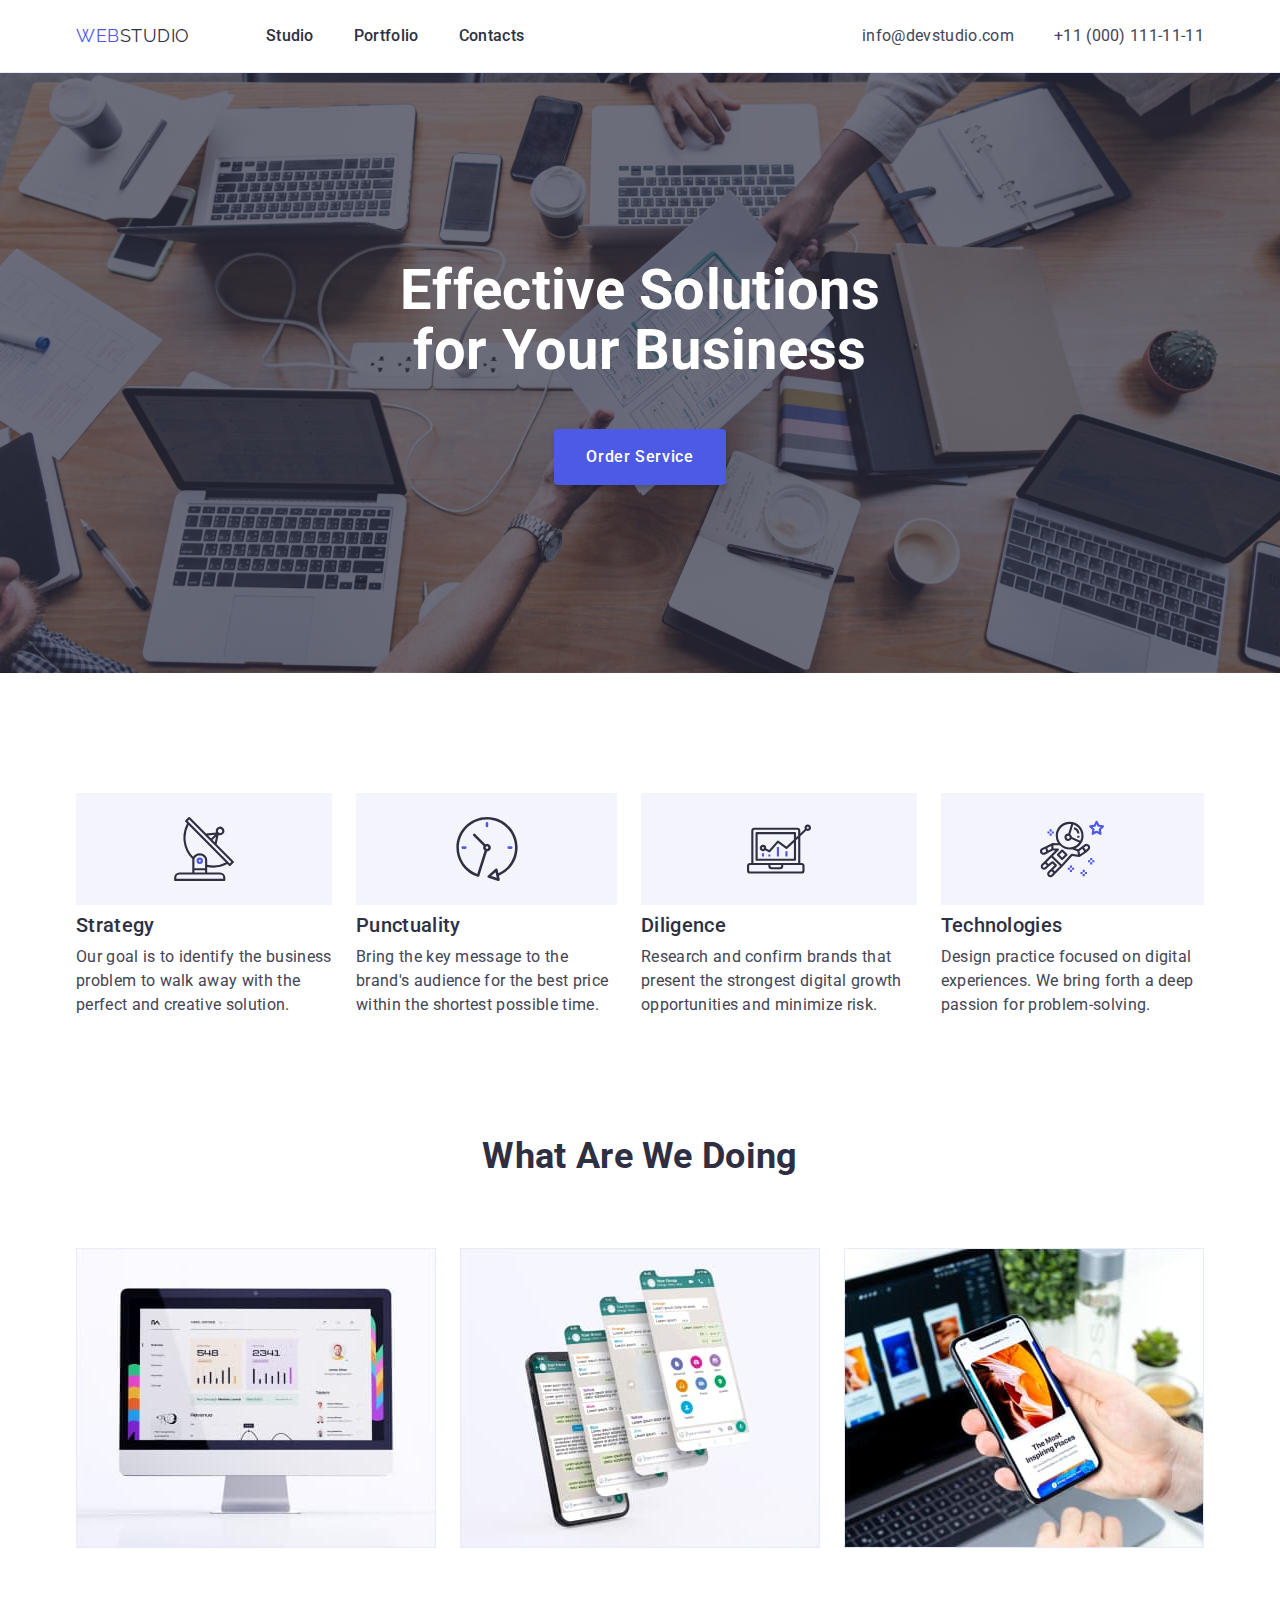
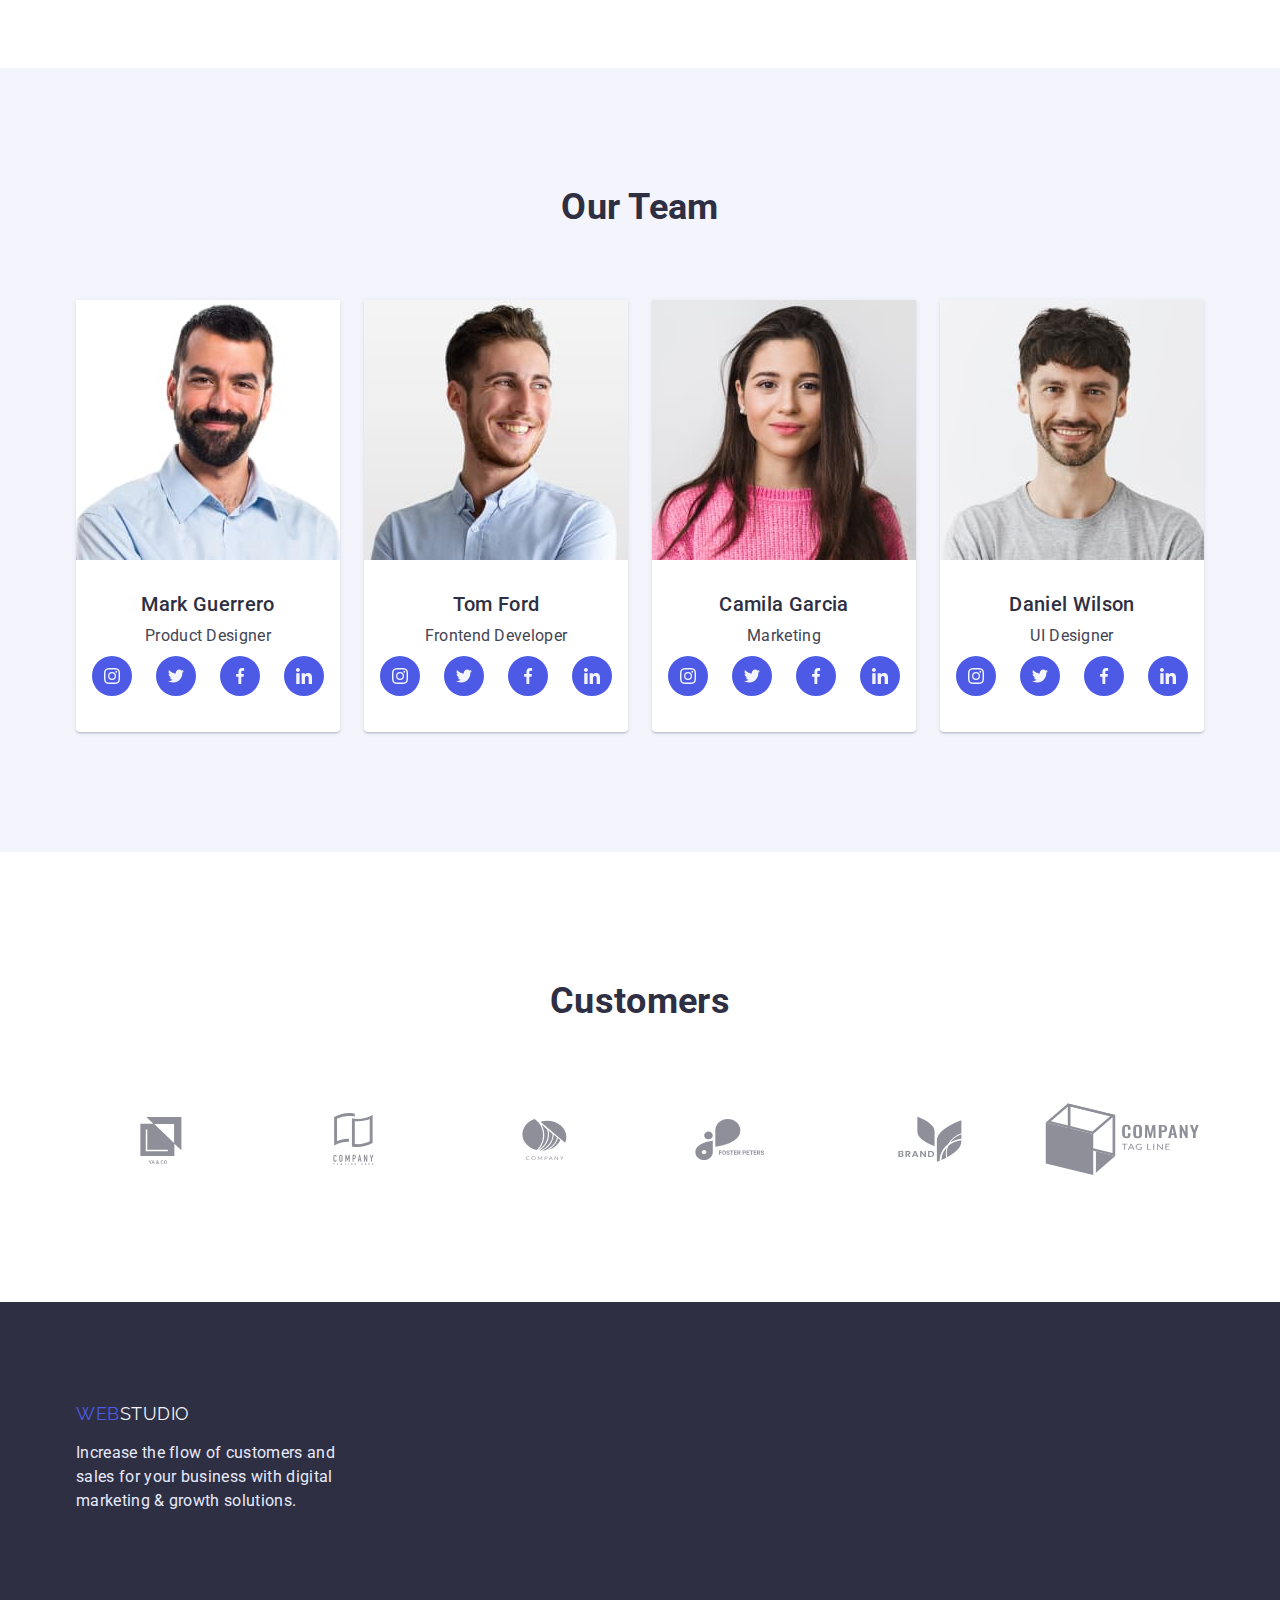
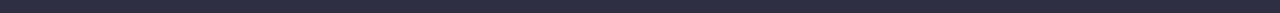
==== index.html @ 2d868fee "5" ====
<!DOCTYPE html>
<html lang="en">
  <head>
    <meta charset="UTF-8" />
    <meta http-equiv="X-UA-Compatible" content="IE=edge" />
    <meta name="viewport" content="width=device-width, initial-scale=1.0" />
    <title>Document</title>
    <link rel="preconnect" href="https://fonts.googleapis.com" />
    <link rel="preconnect" href="https://fonts.gstatic.com" crossorigin />
    <link
      href="https://fonts.googleapis.com/css2?family=Raleway:wght@800&family=Roboto:wght@400;500;700;900&display=swap"
      rel="stylesheet"
    />
    <link
      rel="stylesheet"
      href="https://cdn.jsdelivr.net/npm/modern-normalize@1.1.0/modern-normalize.min.css"
    />
    <link rel="stylesheet" href="./css/styles.css" />
  </head>
  <body>
    <!-- Header -->
    <header class="header">
      <div class="container header-box">
        <!-- Navigation -->
        <nav class="navigation">
          <a href="./index.html" class="logo"
            >Web<span class="logo-header">Studio</span></a
          >
          <ul class="menu list">
            <li class="menu-item">
              <a href="./index.html" class="menu-link">Studio</a>
            </li>
            <li class="menu-item">
              <a href="./portfolio.html" class="menu-link">Portfolio</a>
            </li>
            <li class="menu-item">
              <a href="#" class="menu-link">Contacts</a>
            </li>
          </ul>
        </nav>
        <!-- Contacts -->
        <address class="contacts-box">
          <ul class="contacts list">
            <li class="contacts-item">
              <a href="mailto:info@devstudio.com" class="contacts-link"
                >info@devstudio.com</a
              >
            </li>
            <li class="contacts-item">
              <a href="tel:+110001111111" class="contacts-link"
                >+11 (000) 111-11-11</a
              >
            </li>
          </ul>
        </address>
      </div>
    </header>
    <main>
      <!-- Hero -->
      <section class="hero">
        <div class="container">
          <h1 class="hero-title">Effective Solutions for Your Business</h1>
          <button type="button" class="button hero-btn">Order Service</button>
        </div>
      </section>
      <!-- Features -->
      <section class="section features">
        <div class="container">
          <h2 class="section-title visually-hidden">Our Features</h2>
          <ul class="features-list list">
            <li class="features-list-item">
                            <div class="features-frame">
                <svg class="features-icon" width="64" height="64">
                  <use href="./images/icons.svg#icon-antenna"></use>
                </svg>
              </div>
              <h3 class="features-list-title">Strategy</h3>
              <p class="features-list-text">
                Our goal is to identify the business problem to walk away with
                the perfect and creative solution.
              </p>
            </li>
            <li class="features-list-item">
                            <div class="features-frame">
                <svg class="features-icon" width="64" height="64">
                  <use href="./images/icons.svg#icon-clock"></use>
                </svg>
              </div>
              <h3 class="features-list-title">Punctuality</h3>
              <p class="features-list-text">
                Bring the key message to the brand's audience for the best price
                within the shortest possible time.
              </p>
            </li>
            <li class="features-list-item">
              
              <div class="features-frame">
                <svg class="features-icon" width="64" height="64">
                  <use href="./images/icons.svg#icon-diagram"></use>
                </svg>
              </div>
              <h3 class="features-list-title">Diligence</h3>
              <p class="features-list-text">
                Research and confirm brands that present the strongest digital
                growth opportunities and minimize risk.
              </p>
            </li>
            <li class="features-list-item">
                            <div class="features-frame">
                <svg class="features-icon" width="64" height="64">
                  <use href="./images/icons.svg#icon-astronaut"></use>
                </svg>
              </div>
              <h3 class="features-list-title">Technologies</h3>
              <p class="features-list-text">
                Design practice focused on digital experiences. We bring forth a
                deep passion for problem-solving.
              </p>
            </li>
          </ul>
        </div>
      </section>
      <!-- Work -->
      <section class="section work">
        <div class="container">
          <h2 class="section-title">What are we doing</h2>
          <ul class="work-list list">
            <li class="work-list-item">
              <img
                src="./images/img1.jpg"
                alt="computer"
                width="360"
                height="300"
              />
            </li>
            <li class="work-list-item">
              <img
                src="./images/img2.jpg"
                alt="cellphone"
                width="360"
                height="300"
              />
            </li>
            <li class="work-list-item">
              <img
                src="./images/img3.jpg"
                alt="laptop and cellphone"
                width="360"
                height="300"
              />
            </li>
          </ul>
        </div>
      </section>
      <!-- Team -->
      <section class="section team">
        <div class="container">
          <h2 class="section-title">Our Team</h2>
          <ul class="team-list list">
            <li class="team-list-item">
              <img
                src="./images/mark1.jpg"
                alt="middle-aged man with beard"
                width="264"
                height="260"
              />
              <div class="team-desc">
                <h3 class="team-list-title">Mark Guerrero</h3>
                <p class="team-list-text">Product Designer</p>
                <ul class="social list">
                  <li class="social-item">
                    <a class="social-link"
                       href="https://instagram.com"
                      rel="noopener noreferrer" aria-label="Instagram"></a>
                      <svg class="socials-icon" width="40" height="40">
                        <use href="./images/icons.svg#icon-instagram"></use>
                      </svg>
                    </a>
                  </li>
                                  <li class="social-item">
                    <a class="social-link"
                       href="https://Twitter.com"
                      rel="noopener noreferrer" aria-label="Twitter"></a>
                      <svg class="socials-icon" width="40" height="40">
                        <use href="./images/icons.svg#icon-twitter"></use>
                      </svg>
                    </a>
                  </li>
               
                  <li class="social-item">
                    <a class="social-link"
                       href="https://Facebook.com"
                      rel="noopener noreferrer" aria-label="Facebook"></a>
                      <svg class="socials-icon" width="40" height="40">
                        <use href="./images/icons.svg#icon-facebook"></use>
                      </svg>
                    </a>
                  </li>
                
                  <li class="social-item">
                    <a class="social-link"
                       href="https://Linkedin.com"
                      rel="noopener noreferrer" aria-label="Linkedin"></a>
                      <svg class="socials-icon" width="40" height="40">
                        <use href="./images/icons.svg#icon-linkedin"></use>
                      </svg>
                    </a>
                  </li>
                </ul>
              </div>
            </li>
            <li class="team-list-item">
              <img
                src="./images/tom2.jpg"
                alt="young smiling man in shirt"
                width="264"
                height="260"
              />
              <div class="team-desc">
                <h3 class="team-list-title">Tom Ford</h3>
                <p class="team-list-text">Frontend Developer</p>
                <ul class="social list">
                  <li class="social-item">
                    <a class="social-link"
                       href="https://instagram.com"
                      rel="noopener noreferrer" aria-label="Instagram"></a>
                      <svg class="socials-icon" width="40" height="40">
                        <use href="./images/icons.svg#icon-instagram"></use>
                      </svg>
                    </a>
                  </li>
                                  <li class="social-item">
                    <a class="social-link"
                       href="https://Twitter.com"
                      rel="noopener noreferrer" aria-label="Twitter"></a>
                      <svg class="socials-icon" width="40" height="40">
                        <use href="./images/icons.svg#icon-twitter"></use>
                      </svg>
                    </a>
                  </li>
               
                  <li class="social-item">
                    <a class="social-link"
                       href="https://Facebook.com"
                      rel="noopener noreferrer" aria-label="Facebook"></a>
                      <svg class="socials-icon" width="40" height="40">
                        <use href="./images/icons.svg#icon-facebook"></use>
                      </svg>
                    </a>
                  </li>
                
                  <li class="social-item">
                    <a class="social-link"
                       href="https://Linkedin.com"
                      rel="noopener noreferrer" aria-label="Linkedin"></a>
                      <svg class="socials-icon" width="40" height="40">
                        <use href="./images/icons.svg#icon-linkedin"></use>
                      </svg>
                    </a>
                  </li>
                </ul>
              </div>
            </li>
            <li class="team-list-item">
              <img
                src="./images/camila3.jpg"
                alt="young girl in a pink sweater"
                width="264"
                height="260"
              />
              <div class="team-desc">
                <h3 class="team-list-title">Camila Garcia</h3>
                <p class="team-list-text">Marketing</p>
                <ul class="social list">
                  <li class="social-item">
                    <a class="social-link"
                       href="https://instagram.com"
                      rel="noopener noreferrer" aria-label="Instagram"></a>
                      <svg class="socials-icon" width="40" height="40">
                        <use href="./images/icons.svg#icon-instagram"></use>
                      </svg>
                    </a>
                  </li>
                                  <li class="social-item">
                    <a class="social-link"
                       href="https://Twitter.com"
                      rel="noopener noreferrer" aria-label="Twitter"></a>
                      <svg class="socials-icon" width="40" height="40">
                        <use href="./images/icons.svg#icon-twitter"></use>
                      </svg>
                    </a>
                  </li>
               
                  <li class="social-item">
                    <a class="social-link"
                       href="https://Facebook.com"
                      rel="noopener noreferrer" aria-label="Facebook"></a>
                      <svg class="socials-icon" width="40" height="40">
                        <use href="./images/icons.svg#icon-facebook"></use>
                      </svg>
                    </a>
                  </li>
                
                  <li class="social-item">
                    <a class="social-link"
                       href="https://Linkedin.com"
                      rel="noopener noreferrer" aria-label="Linkedin"></a>
                      <svg class="socials-icon" width="40" height="40">
                        <use href="./images/icons.svg#icon-linkedin"></use>
                      </svg>
                    </a>
                  </li>
                </ul>
              </div>
            </li>
            <li class="team-list-item">
              <img
                src="./images/daniel4.jpg"
                alt="young smiling man in t-shirt"
                width="264"
                height="260"
              />
              <div class="team-desc">
                <h3 class="team-list-title">Daniel Wilson</h3>
                <p class="team-list-text">UI Designer</p>
                <ul class="social list">
                  <li class="social-item">
                    <a class="social-link"
                       href="https://instagram.com"
                      rel="noopener noreferrer" aria-label="Instagram"></a>
                      <svg class="socials-icon" width="40" height="40">
                        <use href="./images/icons.svg#icon-instagram"></use>
                      </svg>
                    </a>
                  </li>
                                  <li class="social-item">
                    <a class="social-link"
                       href="https://Twitter.com"
                      rel="noopener noreferrer" aria-label="Twitter"></a>
                      <svg class="socials-icon" width="40" height="40">
                        <use href="./images/icons.svg#icon-twitter"></use>
                      </svg>
                    </a>
                  </li>
               
                  <li class="social-item">
                    <a class="social-link"
                       href="https://Facebook.com"
                      rel="noopener noreferrer" aria-label="Facebook"></a>
                      <svg class="socials-icon" width="40" height="40">
                        <use href="./images/icons.svg#icon-facebook"></use>
                      </svg>
                    </a>
                  </li>
                
                  <li class="social-item">
                    <a class="social-link"
                       href="https://Linkedin.com"
                      rel="noopener noreferrer" aria-label="Linkedin"></a>
                      <svg class="socials-icon" width="40" height="40">
                        <use href="./images/icons.svg#icon-linkedin"></use>
                      </svg>
                    </a>
                  </li>
                </ul>
              </div>
            </li>
          </ul>
        </div>
      </section>
    <!-- Customers -->
      <section class="section customers">
       <div class="container">
           <h2 class="section-title">Customers</h2>
             <ul class="customers-list list">
            <li class="customers-list-item">
              <a href="#" class="customers-list-link" aria-label="icon-Logo">
                <svg class="customers-list-icon" width="104" height="56">
                  <use href="./images/icons customers.svg#icon-Logo"></use>
                </svg>
              </a>
            </li>
            <li class="customers-list-item">
              <a href="#" class="customers-list-link" aria-label="icon-Logo-1">
                <svg class="customers-list-icon" width="104" height="56">
                  <use href="./images/icons customers.svg#icon-Logo-1"></use>
                </svg>
              </a>
            </li>
            <li class="customers-list-item">
              <a href="#" class="customers-list-link" aria-label="icon-Logo-2">
                <svg class="customers-list-icon" width="104" height="56">
                  <use href="./images/icons customers.svg#icon-Logo-2"></use>
                </svg>
              </a>
            </li>
            <li class="customers-list-item">
              <a href="#" class="customers-list-link" aria-label="icon-Logo-3">
                <svg class="customers-list-icon" width="104" height="56">
                  <use href="./images/icons customers.svg#icon-Logo-3"></use>
                </svg>
              </a>
            </li>
            <li class="customers-list-item">
              <a href="#" class="customers-list-link" aria-label="icon-Logo-4">
                <svg class="customers-list-icon" width="104" height="56">
                  <use href="./images/icons customers.svg#icon-Logo-4"></use>
                </svg>
              </a>
            </li>
            <li class="customers-list-item">
              <a href="#" class="customers-list-link" aria-label="icon-Logo-5#">
                <svg> class="customers-list-icon" width="104" height="56">
                  <use href="./images/icons customers.svg#icon-Logo-5"></use>
                </svg>
              </a>
            </li>
          </ul>
        </div>
      </section>
      </main>
      <!-- Footer -->
    <footer class="footer">
      <div class="container">
        <a href="./index.html" class="logo"
          >Web<span class="logo-footer">Studio</span></a
        >
        <p class="footer-text">
          Increase the flow of customers and sales for your business with
          digital marketing & growth solutions.
        </p>
      </div>
    </footer>
  </body>
</html>
---- css/styles.css ----
:root {
    --primary-text-color: #434455;
    --title-color: #2E2F42;
    --accent-color: #4D5AE5;
    --white-color: #ffffff;
    --color-cloud: #F4F4FD;
    --color-cornflower: #E7E9FC;
    --hover-color: #404BBF;
}

body {
    background-color: var(--white-color);
    color: var(--primary-text-color);
    font-family: 'Roboto', sans-serif;
    letter-spacing: 0.02em;
}

h1,
h2,
h3,
p {
    margin-top: 0;
    margin-bottom: 0;
}

ul {
    margin-top: 0;
    margin-bottom: 0;
    padding-left: 0;
}

img {
    display: block;
    max-width: 100%;
    height: auto;
}

.list {
    list-style: none;
}

/* Components*/

.visually-hidden {
    position: absolute;
    width: 1px;
    height: 1px;
    margin: -1px;
    border: 0;
    padding: 0;

    white-space: nowrap;
    clip-path: inset(100%);
    clip: rect(0 0 0 0);
    overflow: hidden;
}

.container {
    width: 1158px;
    padding: 0 15px;
    margin-left: auto;
    margin-right: auto;
}

.menu-link.current {
    color: var(--hover-color);
}

.menu-item:not(:last-child),
.contacts-item:not(:last-child) {
    margin-right: 40px;
}

.button {
    font-weight: 500;
    font-size: 16px;
    line-height: 1.5;
    letter-spacing: 0.04em;
    border-radius: 4px;
    cursor: pointer;
}

.logo {
    color: var(--accent-color);
    font-family: 'Raleway', sans-serif;
    font-size: 18px;
    line-height: 1.3;
    letter-spacing: 0.03em;
    text-decoration: none;
    text-transform: uppercase;
}

.menu-link,
.contacts-link {
    display: block;
    padding-top: 24px;
    padding-bottom: 24px;

    text-decoration: none;
    line-height: 1.5;
}

.section {
    padding-top: 120px;
    padding-bottom: 120px;
}

.section-title {
    margin-bottom: 72px;

    color: var(--title-color);
    font-size: 36px;
    line-height: 1.1;
    text-align: center;
    text-transform: capitalize;
}

.features-list,
.work-list,
.team-list {
    display: flex;
    gap: 24px;
}

.features-list-title,
.team-list-title,
.portfolio-list-title {
    color: var(--title-color);
    font-weight: 500;
    font-size: 20px;
    line-height: 1.2;
}

.team-list-title,
.portfolio-list-title,
.features-list-title {
    margin-bottom: 8px;
}

.features-list-text,
.team-list-text,
.portfolio-list-text {
    line-height: 1.5;
    }
    .team-list-text {
        margin-bottom: 8px;
    }

/* Header */

.header {
    border-bottom: 1px solid var(--color-cornflower);
}

.header-box {
    display: flex;
}

.logo-header {
    color: var(--title-color);
}

/* Menu */
.navigation {
    display: flex;
    align-items: center;
}

.menu {
    display: flex;
    margin-left: 76px;
}

.menu-link {
    color: var(--title-color);
    font-weight: 500;
}

.menu-link:hover,
.menu-link:focus {
    color: var(--hover-color);
}

/* Contacts */

.contacts-box {
    margin-left: auto;
}

.contacts {
    display: flex;
}

.contacts-link {
    color: var(--primary-text-color);
    font-style: normal;
}

.contacts-link:hover,
.contacts-link:focus {
    color: var(--hover-color);
}

/* Hero */

.features-frame {
        display: flex;
            justify-content: center;
            align-items: center;
            margin-bottom: 8px;
            height: 112px;
            background-color: var(--color-cloud);

}

.hero {
    max-width: 1440px;
    margin-right: auto;
    margin-left: auto;

    padding-top: 188px;
    padding-bottom: 188px;
    text-align: center;
    background-color: var(--title-color);


    background-color: var(--primary-bg-cl);
    background-image: linear-gradient(rgba(46, 47, 66, 0.7),rgba(46, 47, 66, 0.7)),
    url(../images/hero/people-office.jpg);
    background-repeat: no-repeat;
    background-position: center;
    background-size: cover;
  }

.hero-title {
    width: 494px;
    margin-bottom: 48px;
    margin-left: auto;
    margin-right: auto;

    color: var(--white-color);
    font-size: 56px;
    line-height: 1.07;
}

.hero-btn {
    padding: 16px 32px;

    color: var(--white-color);
    background-color: var(--accent-color);
    border: none;
    box-shadow: 0px 4px 4px rgba(0, 0, 0, 0.15);
}

.hero-btn:hover,
.hero-btn:focus {
    background-color: var(--hover-color);
}

/* Features */

.features-list-item {
    flex-basis: calc((100%-72px)/4);
}

/* Work */

.section.work {
    padding-top: 0;
}

.work-list-item {
    flex-basis: calc((100%-48px)/3);
}

/* Team */

.section.team {
    background-color: var(--color-cloud);
    
}

.team-list-item {
    flex-basis: calc((100%-72px)/4);
    background: #FFFFFF;
    box-shadow: 0px 1px 6px rgba(46, 47, 66, 0.08), 0px 1px 1px rgba(46, 47, 66, 0.16), 0px 2px 1px rgba(46, 47, 66, 0.08);
    border-radius: 0px 0px 4px 4px;
}

.team-desc {
    padding: 32px 0;
    text-align: center;
        }

.social {
        display: flex;
        align-content: center ;
        justify-content: center;
        gap: 24px;

    }
       
/* Customers */
.section.customers{
    padding-top: 130px;
}

.customers-list{
    display: flex;
    gap: 24px;
}

.customers-list-link{
    display: flex;
    justify-content: center;
    align-items: center;
    width: 168px;
    height: 88px;
    border: 1px solid var(--company-logo-color);
    border-radius: 4px;
}
.customers-list-link:hover,
.customers-list-link:focus{
    border: 1px solid var(--hover-color);}


.customers-list-icon{
    fill: var(--company-logo-color);
}

.customers-list-link:hover .customers-list-icon,
.customers-list-link:focus .customers-list-icon{
    fill: var(--hover-color);
    }

/* Footer */

.footer {
    padding-top: 100px;
    padding-bottom: 100px;
    background-color: var(--title-color);
}

.logo-footer {
    color: var(--color-cloud);
}

.footer-text {
    width: 264px;
    margin-top: 16px;

    color: var(--color-cornflower);
    line-height: 1.5;
}



/* portfolio styles */

.section.portfolio {
    padding-top: 96px;
}

.filter {
    display: flex;
    justify-content: center;
    margin-bottom: 72px;
}

.filter-item:not(:last-child) {
    margin-right: 24px;
}

.filter-btn {
    padding: 11px 23px;

    color: var(--accent-color);
    background-color: var(--color-cloud);
    border: 1px solid var(--color-cornflower);
}

.filter-btn:hover,
.filter-btn:focus {
    color: var(--white-color);
    background-color: var(--hover-color);
    border-color: var(--hover-color);
    box-shadow: 0px 3px 1px rgba(0, 0, 0, 0.1), 0px 2px 1px rgba(0, 0, 0, 0.08), 0px 2px 2px rgba(0, 0, 0, 0.12);
}


.portfolio-list {
    display: flex;
    flex-wrap: wrap;
    row-gap: 48px;
    column-gap: 24px;

}

.portfolio-list-item {
    flex-basis: calc((100% - 48px) / 3);
}


.wrapper {
    padding-top: 32px;
    padding-bottom: 32px;
    padding-left: 16px;
    border: 1px solid var(--color-cornflower);
    border-top: none;
}
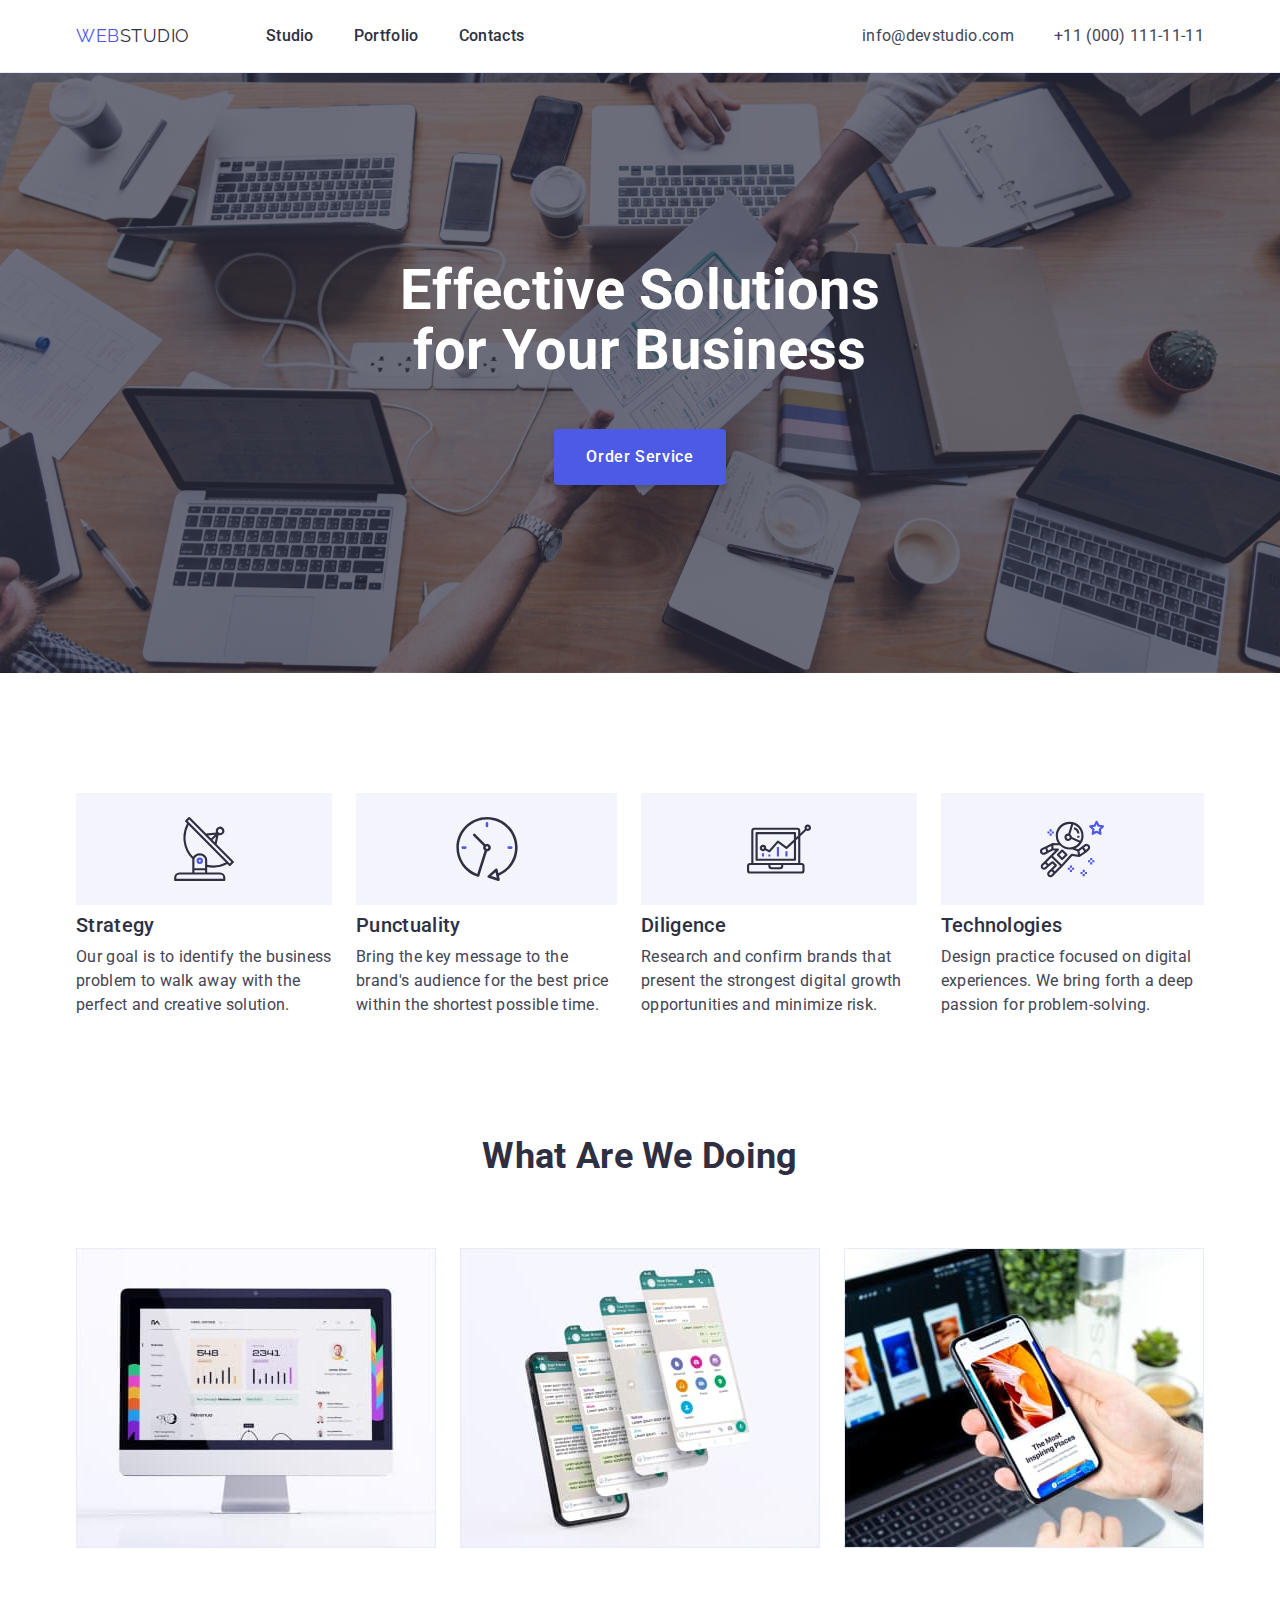
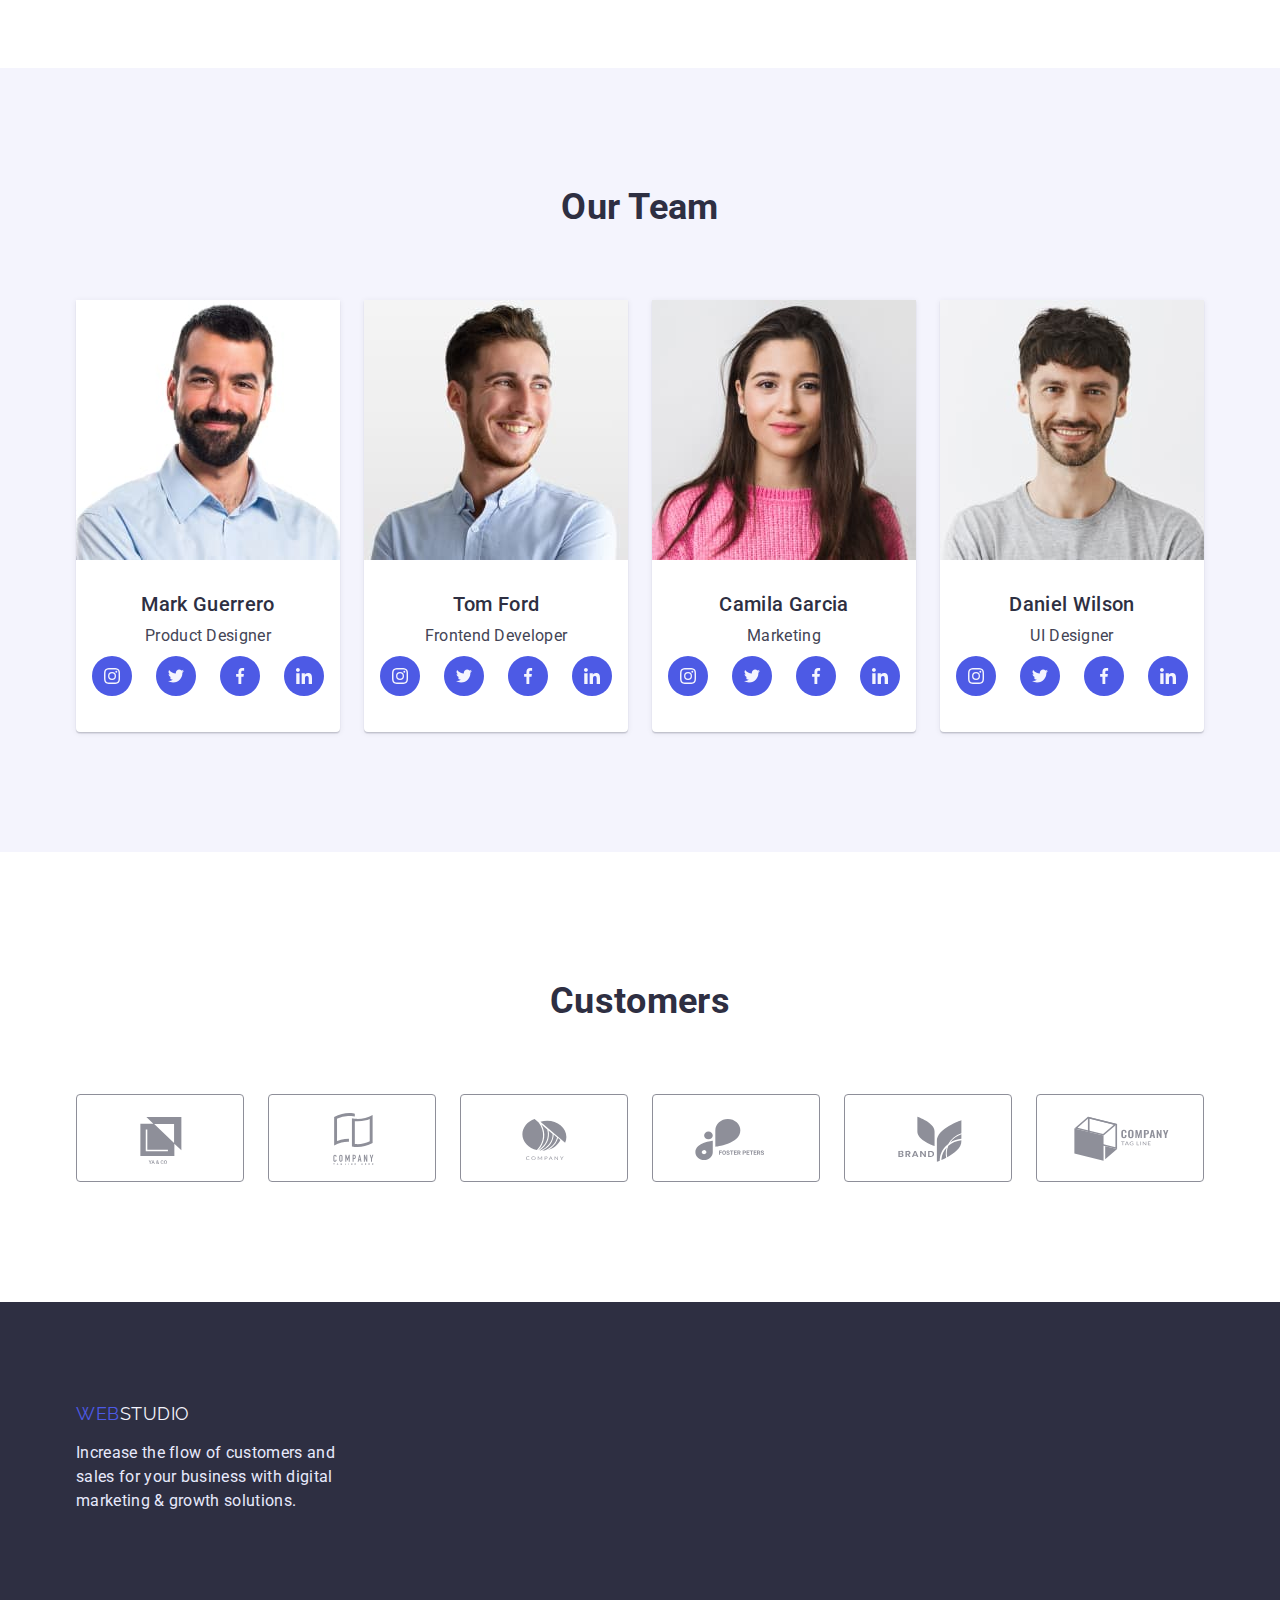
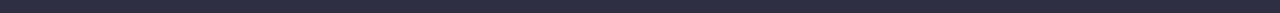
==== commit e8300089: "5" ====
--- a/index.html
+++ b/index.html
@@ -376,42 +376,42 @@
             <li class="customers-list-item">
               <a href="#" class="customers-list-link" aria-label="icon-Logo">
                 <svg class="customers-list-icon" width="104" height="56">
-                  <use href="./images/icons customers.svg#icon-Logo"></use>
+                  <use href="./images/icon-customers.svg#icon-Logo"</use>
                 </svg>
               </a>
             </li>
             <li class="customers-list-item">
               <a href="#" class="customers-list-link" aria-label="icon-Logo-1">
                 <svg class="customers-list-icon" width="104" height="56">
-                  <use href="./images/icons customers.svg#icon-Logo-1"></use>
+                  <use href="./images/icon-customers.svg#icon-Logo-1"</use>       
                 </svg>
               </a>
             </li>
             <li class="customers-list-item">
               <a href="#" class="customers-list-link" aria-label="icon-Logo-2">
                 <svg class="customers-list-icon" width="104" height="56">
-                  <use href="./images/icons customers.svg#icon-Logo-2"></use>
+                  <use href="./images/icon-customers.svg#icon-Logo-2"</use>
                 </svg>
               </a>
             </li>
             <li class="customers-list-item">
               <a href="#" class="customers-list-link" aria-label="icon-Logo-3">
                 <svg class="customers-list-icon" width="104" height="56">
-                  <use href="./images/icons customers.svg#icon-Logo-3"></use>
+                  <use href="./images/icon-customers.svg#icon-Logo-3"></use>
                 </svg>
               </a>
             </li>
             <li class="customers-list-item">
               <a href="#" class="customers-list-link" aria-label="icon-Logo-4">
                 <svg class="customers-list-icon" width="104" height="56">
-                  <use href="./images/icons customers.svg#icon-Logo-4"></use>
+                  <use href="./images/icon-customers.svg#icon-Logo-4"></use>
                 </svg>
               </a>
             </li>
             <li class="customers-list-item">
               <a href="#" class="customers-list-link" aria-label="icon-Logo-5#">
-                <svg> class="customers-list-icon" width="104" height="56">
-                  <use href="./images/icons customers.svg#icon-Logo-5"></use>
+                <svg class="customers-list-icon" width="104" height="56">
+                  <use href="./images/icon-customers.svg#icon-Logo-5"></use>
                 </svg>
               </a>
             </li>
--- a/css/styles.css
+++ b/css/styles.css
@@ -297,8 +297,40 @@
         align-content: center ;
         justify-content: center;
         gap: 24px;
-
     }
+        .section.team {
+            background-color: var(--color-cloud);
+        }
+    
+        .team-list-item {
+            flex-basis: calc((100%-72px)/4);
+            background: #FFFFFF;
+            box-shadow: 0px 1px 6px rgba(46, 47, 66, 0.08), 0px 1px 1px rgba(46, 47, 66, 0.16), 0px 2px 1px rgba(46, 47, 66, 0.08);
+            border-radius: 0px 0px 4px 4px;
+        }
+    
+        .team-list-text {
+            margin-bottom: 8px;
+        }
+    
+        .team-desc {
+            padding: 32px 0;
+            text-align: center;
+        }
+    
+        .team-social-list {
+            gap: 24px;
+    
+        }
+    
+        .team-social-list-link {
+            background-color: var(--accent-color);
+        }
+    
+        .team-social-list-link:hover,
+        .team-social-list-link:focus {
+            background-color: var(--hover-color);
+        }
        
 /* Customers */
 .section.customers{
@@ -308,6 +340,7 @@
 .customers-list{
     display: flex;
     gap: 24px;
+    
 }
 
 .customers-list-link{
@@ -318,6 +351,8 @@
     height: 88px;
     border: 1px solid var(--company-logo-color);
     border-radius: 4px;
+    border: 1px solid #8E8F99;
+border-radius: 4px;
 }
 .customers-list-link:hover,
 .customers-list-link:focus{
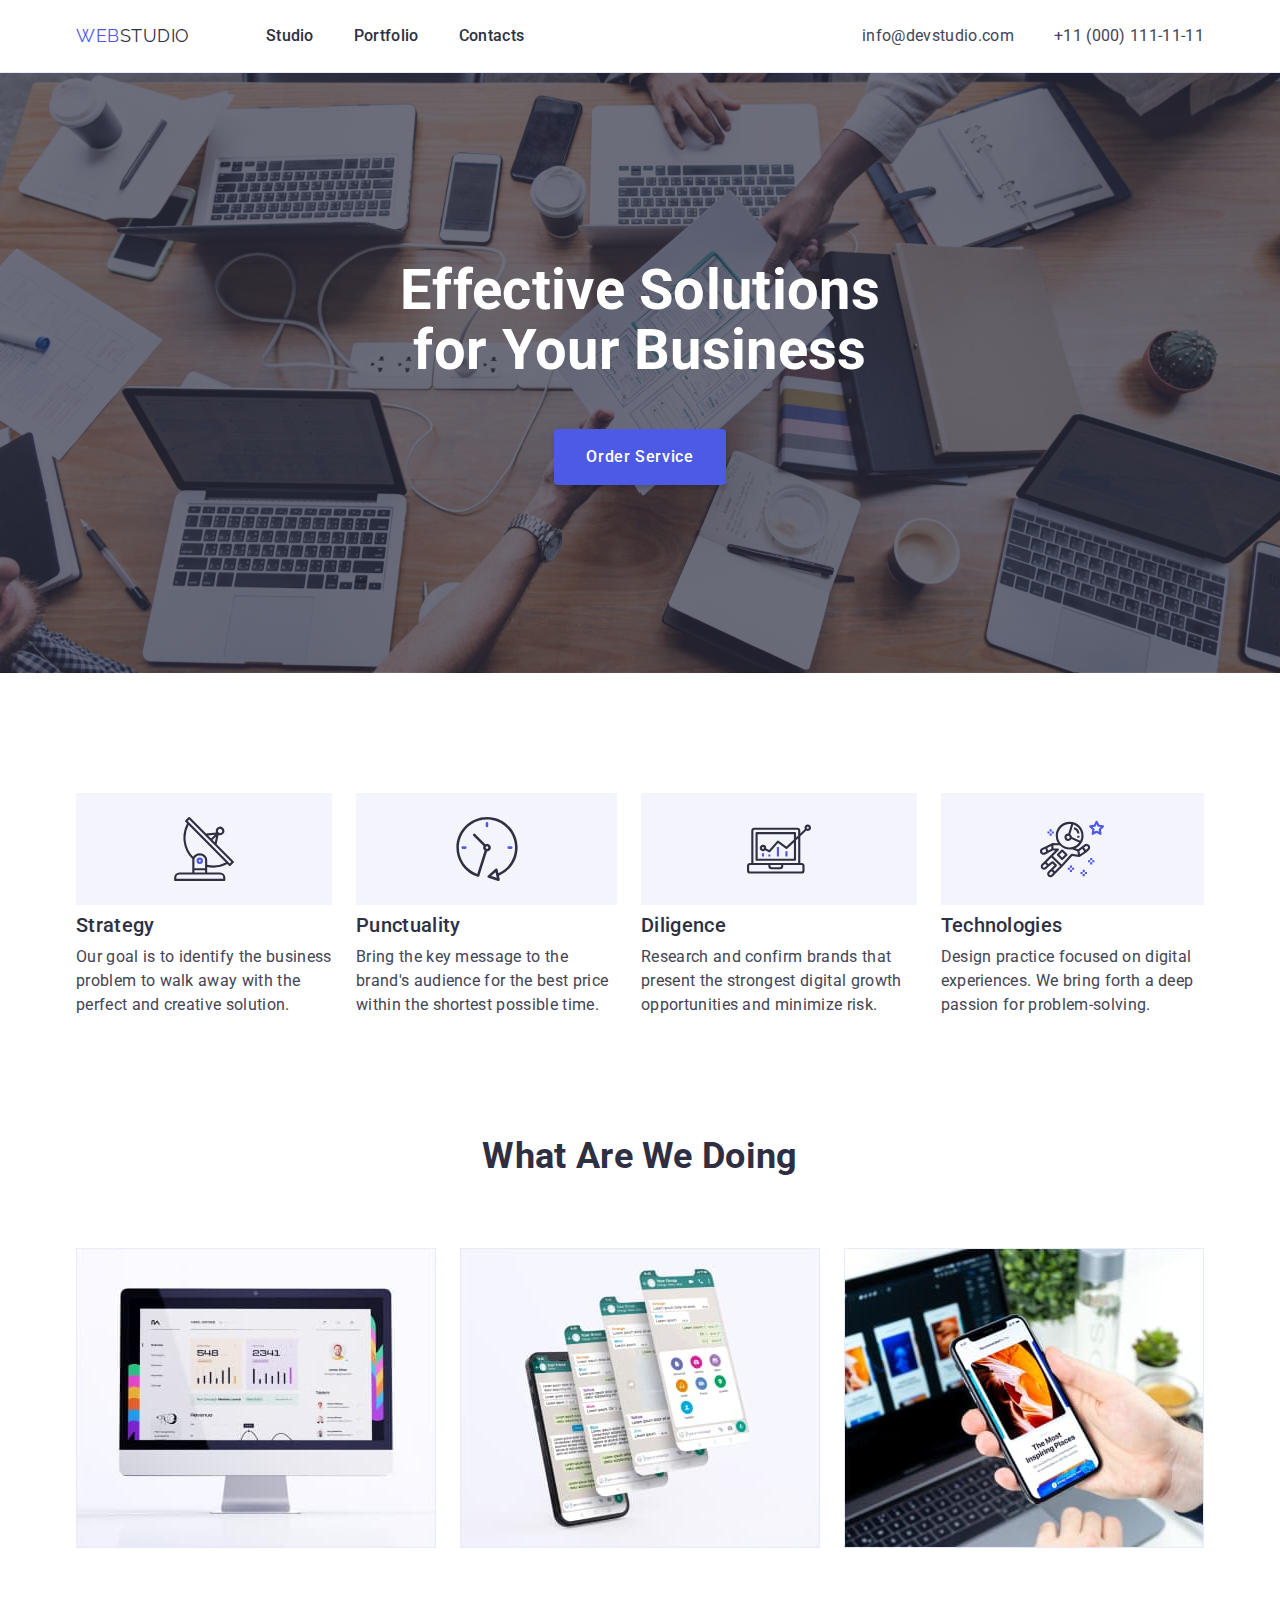
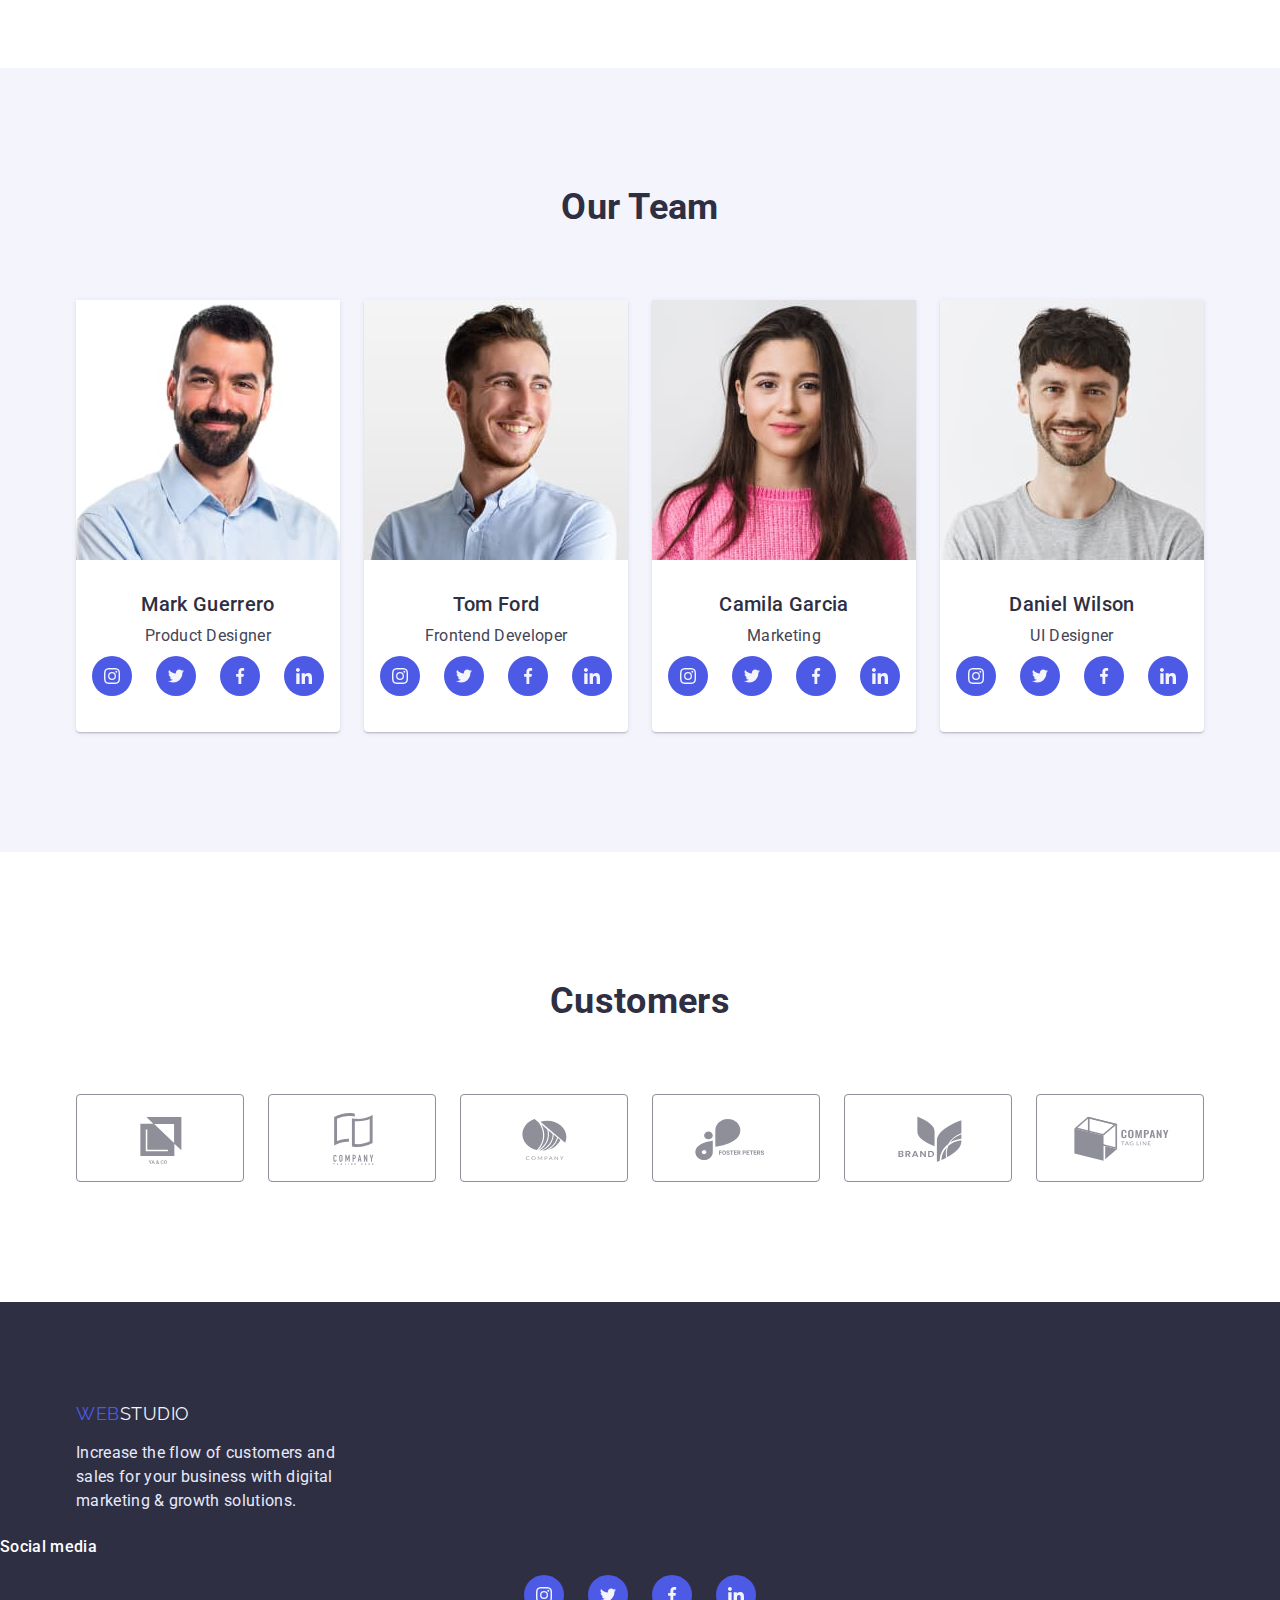
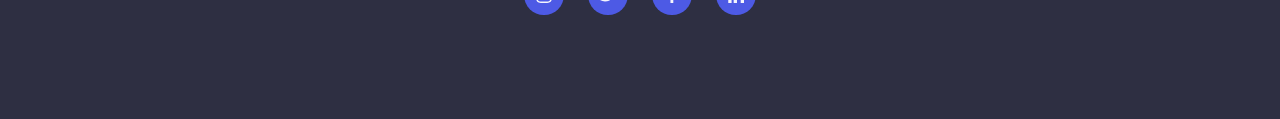
==== commit 9f8d9023: "5" ====
--- a/index.html
+++ b/index.html
@@ -127,7 +127,7 @@
           <ul class="work-list list">
             <li class="work-list-item">
               <img
-                src="./images/img1.jpg"
+                src="./images/work/img1.jpg"
                 alt="computer"
                 width="360"
                 height="300"
@@ -135,7 +135,7 @@
             </li>
             <li class="work-list-item">
               <img
-                src="./images/img2.jpg"
+                src="./images/work/img2.jpg"
                 alt="cellphone"
                 width="360"
                 height="300"
@@ -143,7 +143,7 @@
             </li>
             <li class="work-list-item">
               <img
-                src="./images/img3.jpg"
+                src="./images/work/img3.jpg"
                 alt="laptop and cellphone"
                 width="360"
                 height="300"
@@ -159,7 +159,7 @@
           <ul class="team-list list">
             <li class="team-list-item">
               <img
-                src="./images/mark1.jpg"
+                src="./images/team/mark1.jpg"
                 alt="middle-aged man with beard"
                 width="264"
                 height="260"
@@ -211,7 +211,7 @@
             </li>
             <li class="team-list-item">
               <img
-                src="./images/tom2.jpg"
+                src="./images/team/tom2.jpg"
                 alt="young smiling man in shirt"
                 width="264"
                 height="260"
@@ -263,7 +263,7 @@
             </li>
             <li class="team-list-item">
               <img
-                src="./images/camila3.jpg"
+                src="./images/team/camila3.jpg"
                 alt="young girl in a pink sweater"
                 width="264"
                 height="260"
@@ -315,7 +315,7 @@
             </li>
             <li class="team-list-item">
               <img
-                src="./images/daniel4.jpg"
+                src="./images/team/daniel4.jpg"
                 alt="young smiling man in t-shirt"
                 width="264"
                 height="260"
@@ -376,42 +376,43 @@
             <li class="customers-list-item">
               <a href="#" class="customers-list-link" aria-label="icon-Logo">
                 <svg class="customers-list-icon" width="104" height="56">
-                  <use href="./images/icon-customers.svg#icon-Logo"</use>
-                </svg>
-              </a>
-            </li>
+                  <use href="./images/icons.svg#icon-Logo"></use>
+                </svg>
+              </a>
+             </li>
             <li class="customers-list-item">
               <a href="#" class="customers-list-link" aria-label="icon-Logo-1">
                 <svg class="customers-list-icon" width="104" height="56">
-                  <use href="./images/icon-customers.svg#icon-Logo-1"</use>       
-                </svg>
-              </a>
+                  <use href="./images/icons.svg#icon-Logo-1"></use>
+                </svg>
+              </a>
+            </li>
             </li>
             <li class="customers-list-item">
               <a href="#" class="customers-list-link" aria-label="icon-Logo-2">
                 <svg class="customers-list-icon" width="104" height="56">
-                  <use href="./images/icon-customers.svg#icon-Logo-2"</use>
+                  <use href="./images/icons.svg#icon-Logo-2"></use>
                 </svg>
               </a>
             </li>
             <li class="customers-list-item">
               <a href="#" class="customers-list-link" aria-label="icon-Logo-3">
                 <svg class="customers-list-icon" width="104" height="56">
-                  <use href="./images/icon-customers.svg#icon-Logo-3"></use>
+                  <use href="./images/icons.svg#icon-Logo-3"></use>
                 </svg>
               </a>
             </li>
             <li class="customers-list-item">
               <a href="#" class="customers-list-link" aria-label="icon-Logo-4">
                 <svg class="customers-list-icon" width="104" height="56">
-                  <use href="./images/icon-customers.svg#icon-Logo-4"></use>
+                  <use href="./images/icons.svg#icon-Logo-4"></use>
                 </svg>
               </a>
             </li>
             <li class="customers-list-item">
               <a href="#" class="customers-list-link" aria-label="icon-Logo-5#">
                 <svg class="customers-list-icon" width="104" height="56">
-                  <use href="./images/icon-customers.svg#icon-Logo-5"></use>
+                  <use href="./images/icons.svg#icon-Logo-5"></use>
                 </svg>
               </a>
             </li>
@@ -429,7 +430,48 @@
           Increase the flow of customers and sales for your business with
           digital marketing & growth solutions.
         </p>
-      </div>
+        </div>
+        <!-- Social links -->
+      <div class="social-liks">
+          <h4 class="social-list-title">Social media</h4>
+                  <ul class="social list">
+                  <li class="social-item">
+                    <a class="social-link link"
+                       href="https://instagram.com"
+                      rel="noopener noreferrer" aria-label="Instagram"></a>
+                      <svg class="socials-icon" width="40" height="40">
+                        <use href="./images/icons.svg#icon-instagram"></use>
+                      </svg>
+                      </li>
+
+                      <li class="social-item">
+                    <a class="social-link link"
+                       href="https://Twitter.com"
+                      rel="noopener noreferrer" aria-label="Twitter"></a>
+                      <svg class="socials-icon" width="40" height="40">
+                        <use href="./images/icons.svg#icon-twitter"></use>
+                      </svg>
+                      </li>
+               
+                  <li class="social-item">
+                    <a class="social-link link"
+                       href="https://Facebook.com"
+                      rel="noopener noreferrer" aria-label="Facebook"></a>
+                      <svg class="socials-icon" width="40" height="40">
+                        <use href="./images/icons.svg#icon-facebook"></use>
+                      </svg>
+                      </li>
+                
+                  <li class="social-item">
+                    <a class="social-link link"
+                       href="https://Linkedin.com"
+                      rel="noopener noreferrer" aria-label="Linkedin"></a>
+                      <svg class="socials-icon" width="40" height="40">
+                        <use href="./images/icons.svg#icon-linkedin"></use>
+                      </svg>
+                     </li>
+                   </ul>
+                  </div>
     </footer>
   </body>
 </html>
--- a/css/styles.css
+++ b/css/styles.css
@@ -139,7 +139,8 @@
 
 .features-list-text,
 .team-list-text,
-.portfolio-list-text {
+.portfolio-list-text,
+.social-list-title {
     line-height: 1.5;
     }
     .team-list-text {
@@ -388,6 +389,31 @@
     line-height: 1.5;
 }
 
+.footer-desc {
+    margin-right: 120px;
+}
+
+.social-list-title {
+    margin-bottom: 16px;
+    font-weight: 500;
+    line-height: calc(24/16);
+    color: var(--white-color);
+}
+
+.social-list {
+    gap: 16px;
+}
+
+.social-list-link {
+    background-color: rgba(255, 255, 255, 0.1);
+}
+
+.social-list-link:hover,
+.social-list-link:focus {
+    background-color: #31D0AA;
+}
+
+
 
 
 /* portfolio styles */
@@ -433,8 +459,8 @@
 
 .portfolio-list-item {
     flex-basis: calc((100% - 48px) / 3);
-}
-
+    box-shadow: 0px 1px 6px rgba(46, 47, 66, 0.08);
+}
 
 .wrapper {
     padding-top: 32px;
@@ -442,4 +468,15 @@
     padding-left: 16px;
     border: 1px solid var(--color-cornflower);
     border-top: none;
+}
+
+.portfolio-list-link {
+    display: block;
+    text-decoration: none;
+    color: inherit;
+}
+
+.portfolio-list-link:hover {
+    border: 1px solid var(--color-cloud);
+    box-shadow: 0px 1px 6px rgba(46, 47, 66, 0.08), 0px 1px 1px rgba(46, 47, 66, 0.16), 0px 2px 1px rgba(46, 47, 66, 0.08);
 }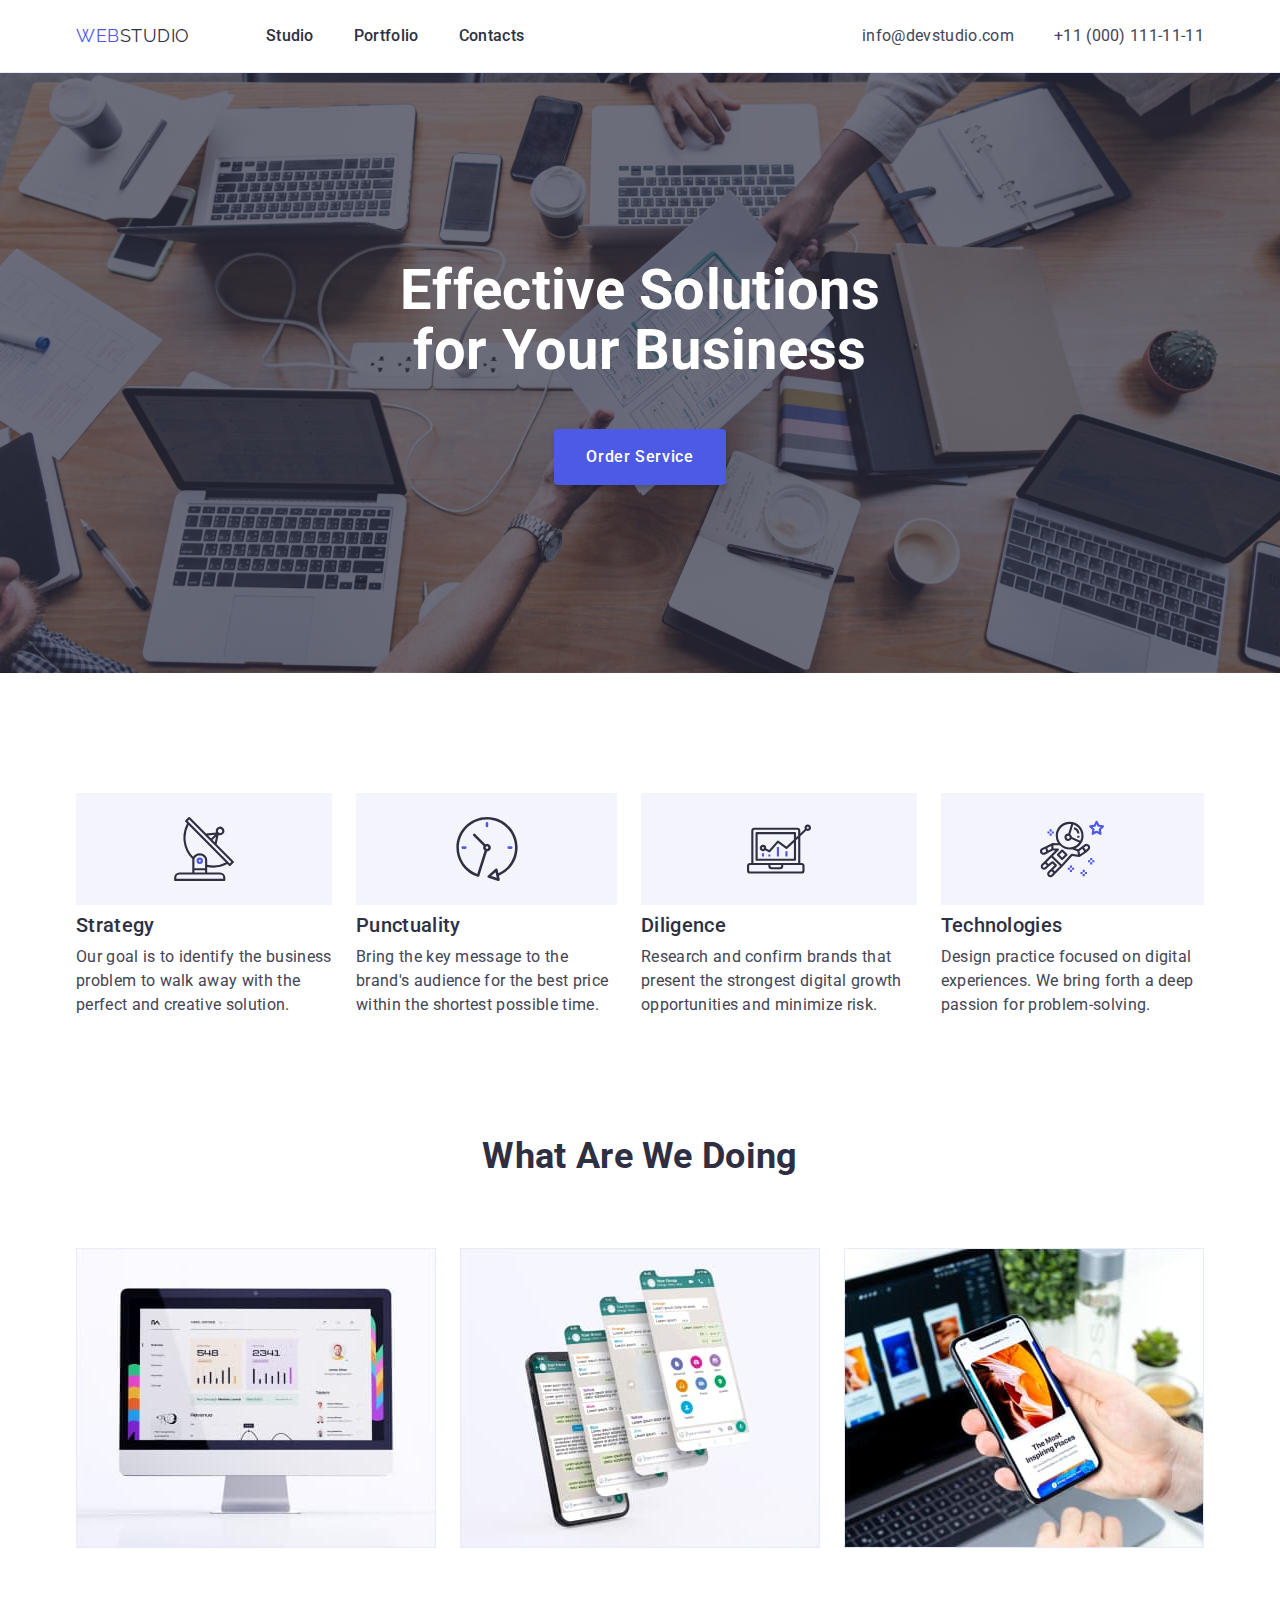
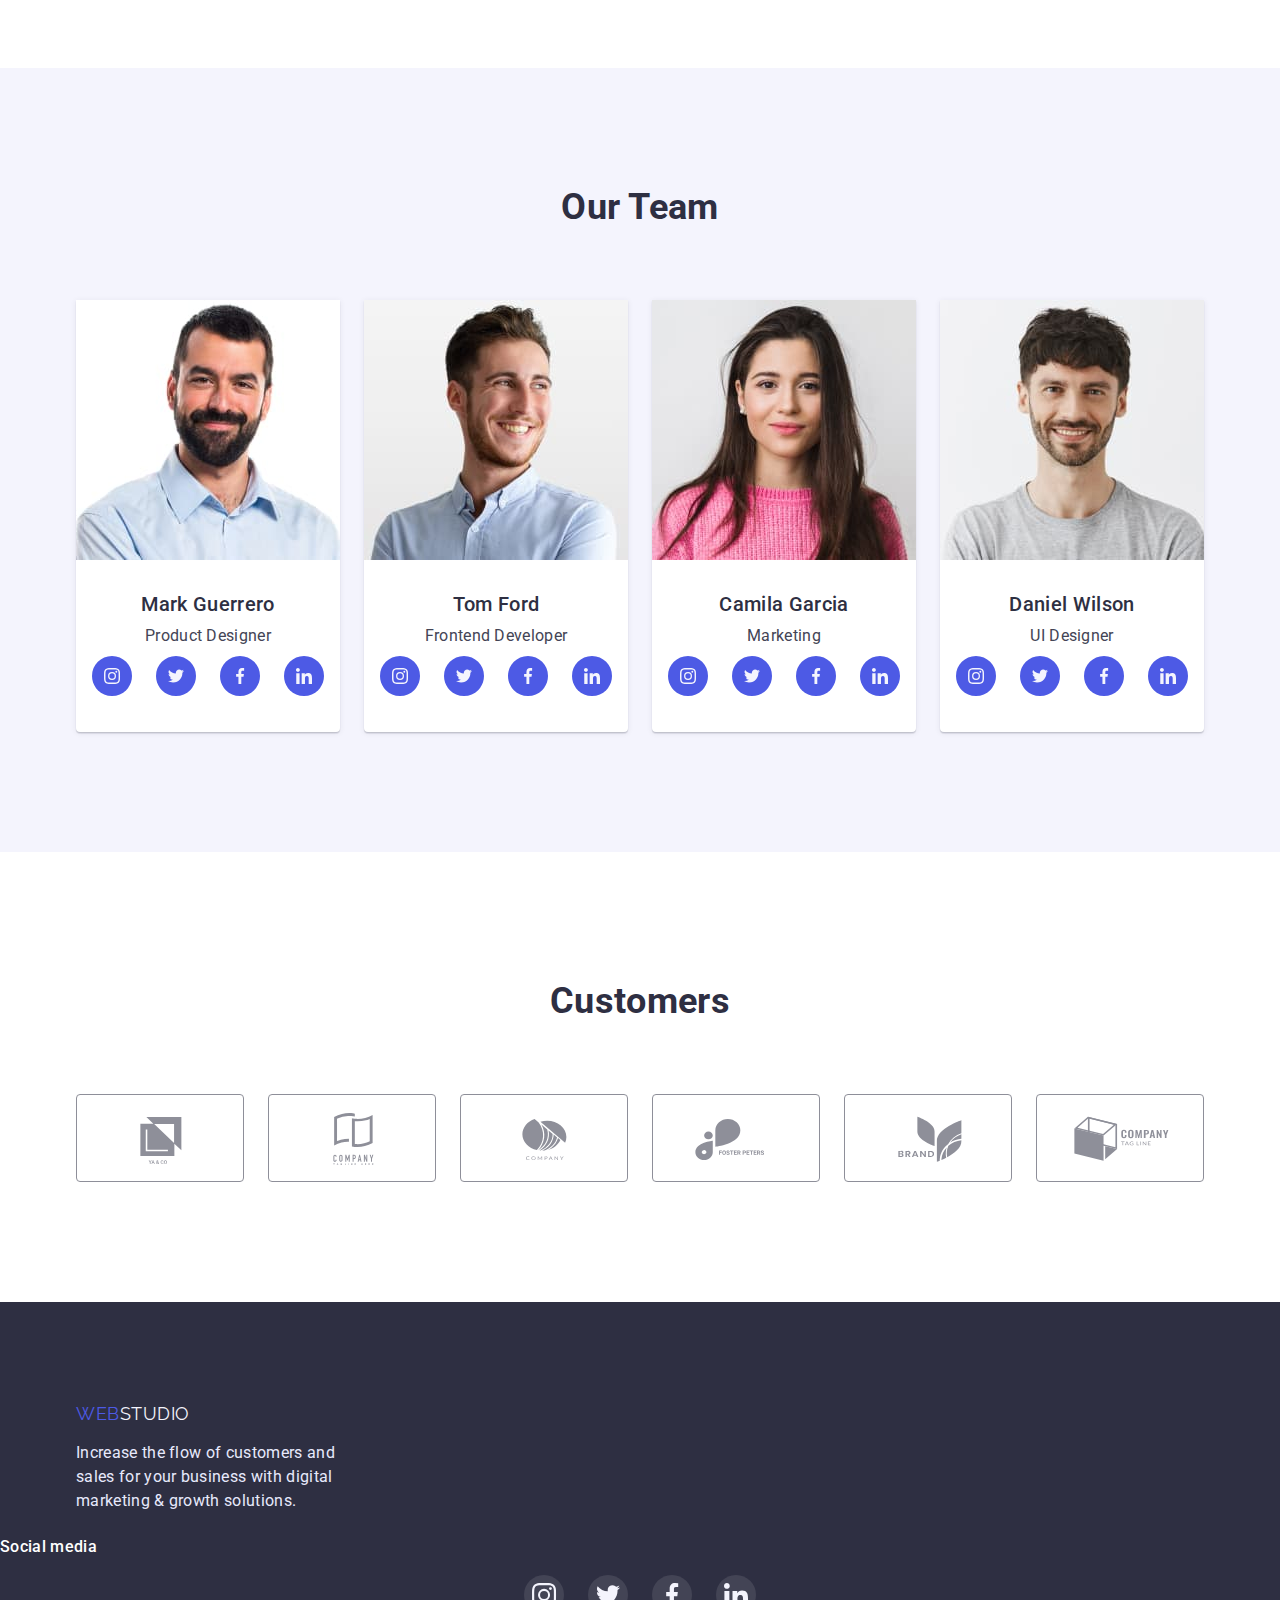
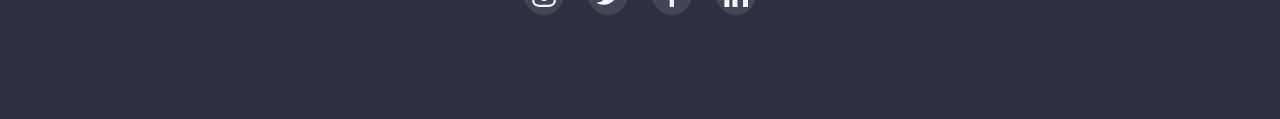
==== commit 39a4bf20: "Update index.html" ====
--- a/index.html
+++ b/index.html
@@ -432,42 +432,42 @@
         </p>
         </div>
         <!-- Social links -->
-      <div class="social-liks">
+      <div class="social-list">
           <h4 class="social-list-title">Social media</h4>
                   <ul class="social list">
                   <li class="social-item">
                     <a class="social-link link"
                        href="https://instagram.com"
-                      rel="noopener noreferrer" aria-label="Instagram"></a>
-                      <svg class="socials-icon" width="40" height="40">
-                        <use href="./images/icons.svg#icon-instagram"></use>
+                      rel="noopener noreferrer" aria-label="Instagram-2"></a>
+                      <svg class="socials-icon" width="40" height="40">
+                        <use href="./images/icons.svg#icon-instagram-2"></use>
                       </svg>
                       </li>
 
                       <li class="social-item">
                     <a class="social-link link"
                        href="https://Twitter.com"
-                      rel="noopener noreferrer" aria-label="Twitter"></a>
-                      <svg class="socials-icon" width="40" height="40">
-                        <use href="./images/icons.svg#icon-twitter"></use>
+                      rel="noopener noreferrer" aria-label="Twitter-2"></a>
+                      <svg class="socials-icon" width="40" height="40">
+                        <use href="./images/icons.svg#icon-twitter-2"></use>
                       </svg>
                       </li>
                
                   <li class="social-item">
                     <a class="social-link link"
                        href="https://Facebook.com"
-                      rel="noopener noreferrer" aria-label="Facebook"></a>
-                      <svg class="socials-icon" width="40" height="40">
-                        <use href="./images/icons.svg#icon-facebook"></use>
+                      rel="noopener noreferrer" aria-label="Facebook-2"></a>
+                      <svg class="socials-icon" width="40" height="40">
+                        <use href="./images/icons.svg#icon-facebook-2"></use>
                       </svg>
                       </li>
                 
                   <li class="social-item">
                     <a class="social-link link"
                        href="https://Linkedin.com"
-                      rel="noopener noreferrer" aria-label="Linkedin"></a>
-                      <svg class="socials-icon" width="40" height="40">
-                        <use href="./images/icons.svg#icon-linkedin"></use>
+                      rel="noopener noreferrer" aria-label="Linkedin-2"></a>
+                      <svg class="socials-icon" width="40" height="40">
+                        <use href="./images/icons.svg#icon-linkedin-2"></use>
                       </svg>
                      </li>
                    </ul>
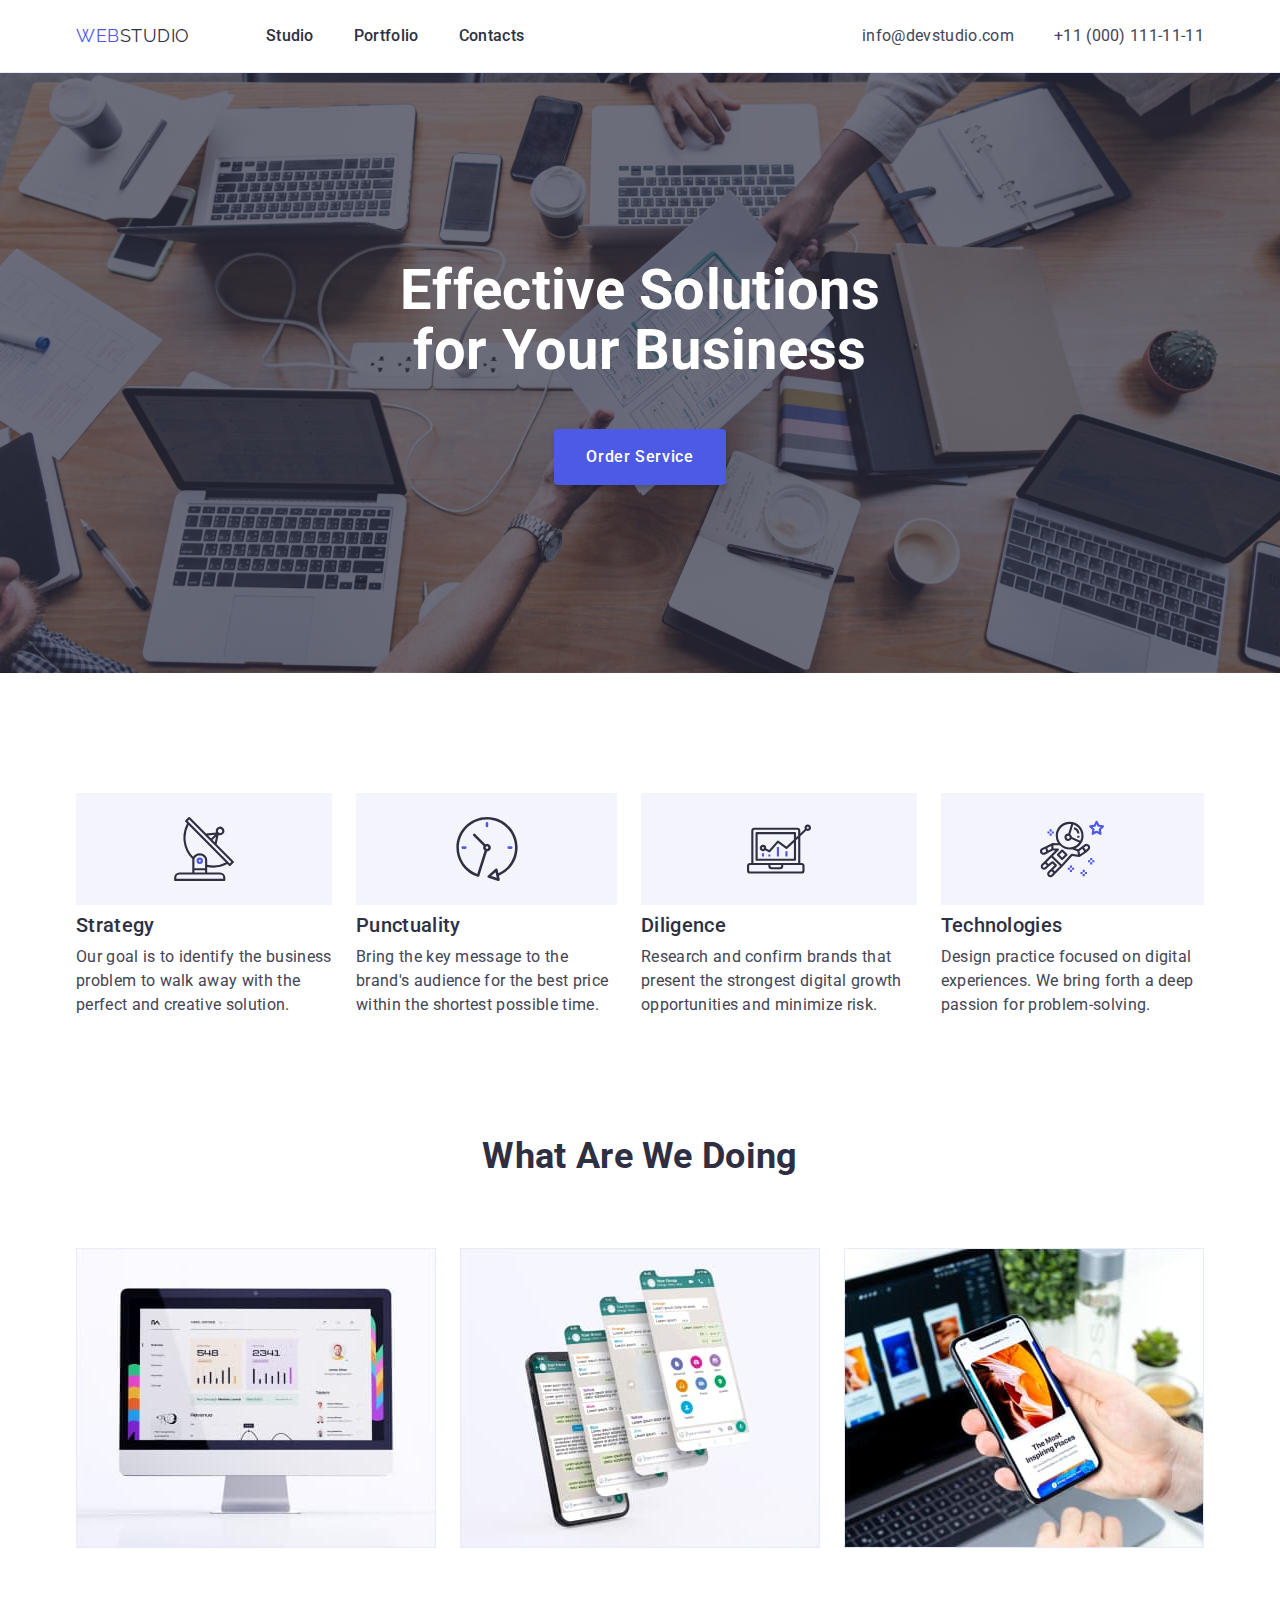
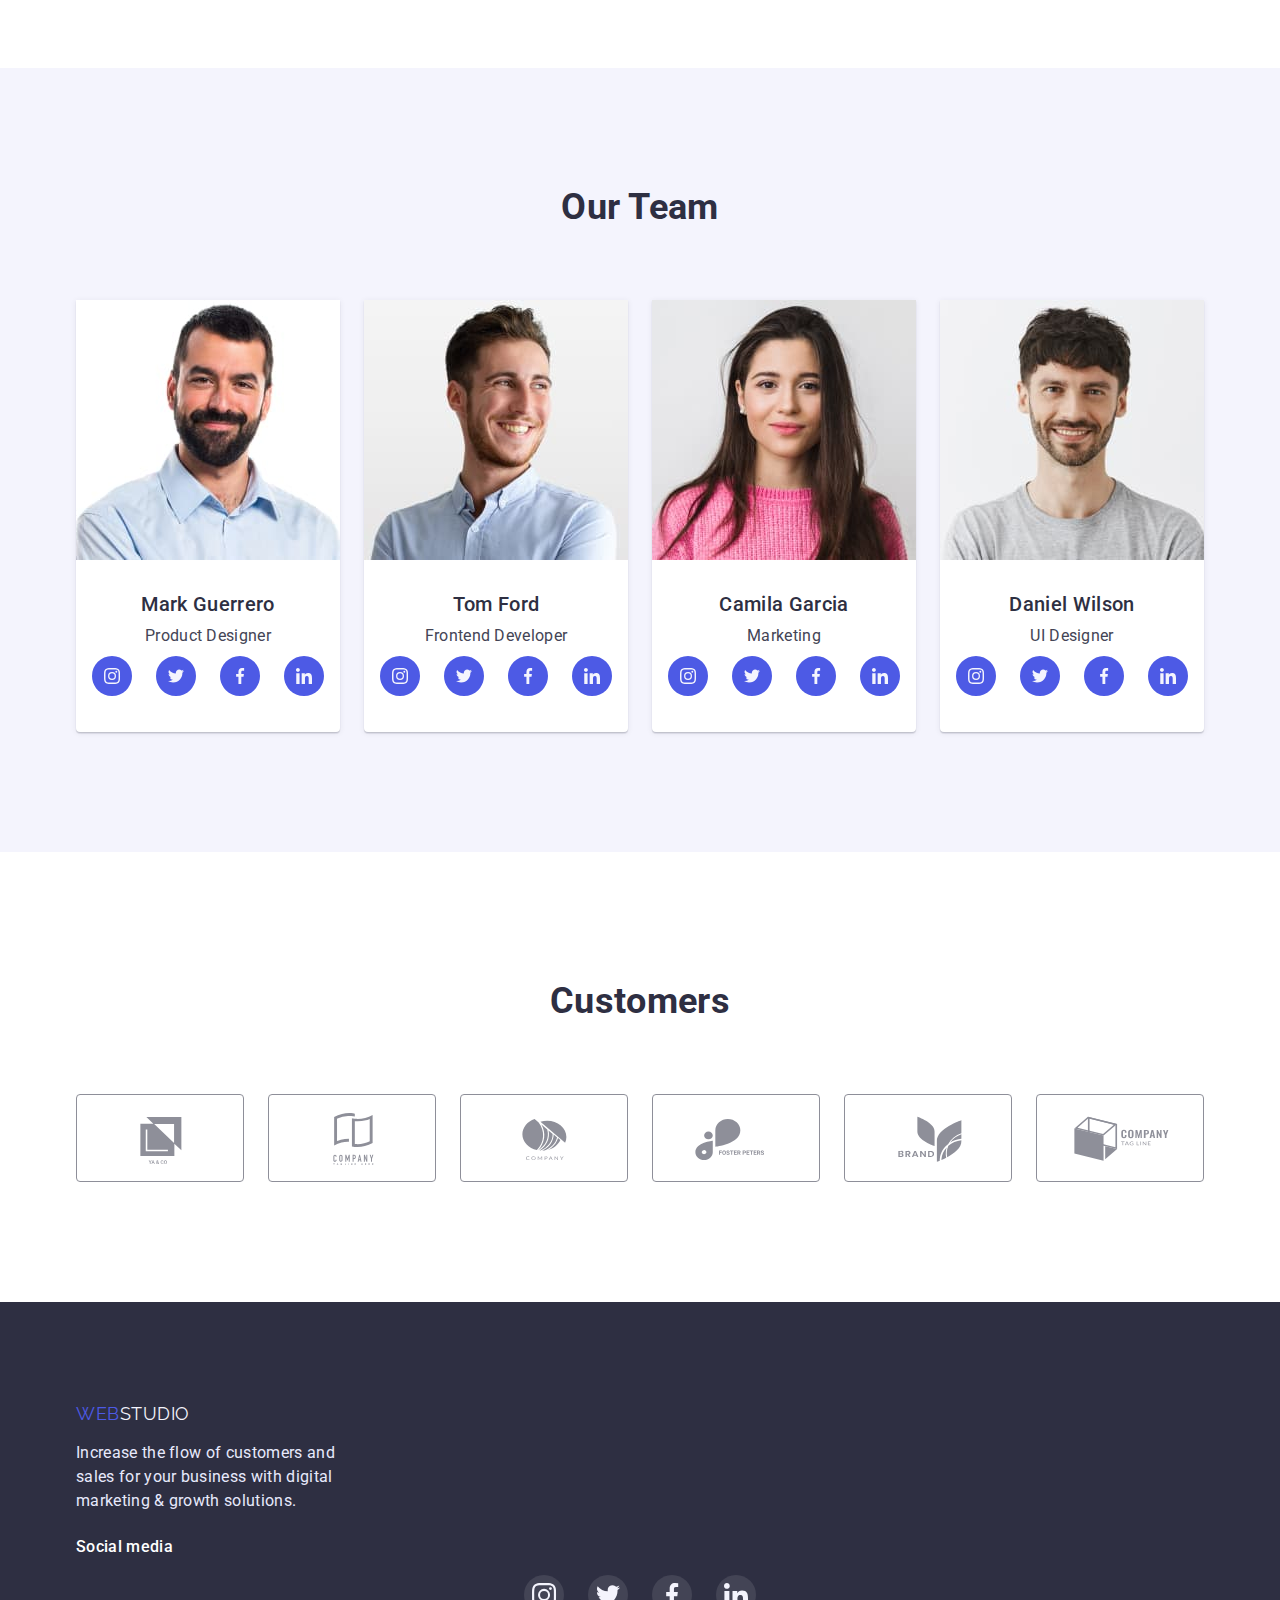
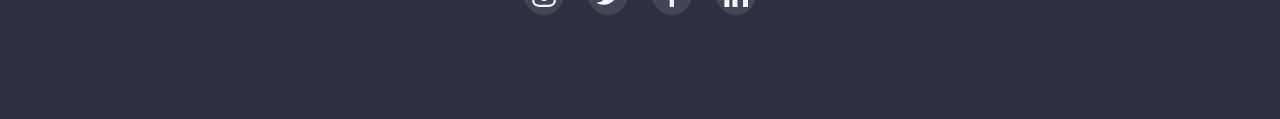
==== commit 86508e24: "5" ====
--- a/index.html
+++ b/index.html
@@ -421,8 +421,8 @@
       </section>
       </main>
       <!-- Footer -->
-    <footer class="footer">
-      <div class="container">
+    <footer class="footer box">
+      <div class="container footer-box">
         <a href="./index.html" class="logo"
           >Web<span class="logo-footer">Studio</span></a
         >
@@ -430,7 +430,7 @@
           Increase the flow of customers and sales for your business with
           digital marketing & growth solutions.
         </p>
-        </div>
+        
         <!-- Social links -->
       <div class="social-list">
           <h4 class="social-list-title">Social media</h4>
@@ -443,7 +443,6 @@
                         <use href="./images/icons.svg#icon-instagram-2"></use>
                       </svg>
                       </li>
-
                       <li class="social-item">
                     <a class="social-link link"
                        href="https://Twitter.com"
@@ -452,8 +451,7 @@
                         <use href="./images/icons.svg#icon-twitter-2"></use>
                       </svg>
                       </li>
-               
-                  <li class="social-item">
+                       <li class="social-item">
                     <a class="social-link link"
                        href="https://Facebook.com"
                       rel="noopener noreferrer" aria-label="Facebook-2"></a>
@@ -461,8 +459,7 @@
                         <use href="./images/icons.svg#icon-facebook-2"></use>
                       </svg>
                       </li>
-                
-                  <li class="social-item">
+                     <li class="social-item">
                     <a class="social-link link"
                        href="https://Linkedin.com"
                       rel="noopener noreferrer" aria-label="Linkedin-2"></a>
@@ -471,7 +468,9 @@
                       </svg>
                      </li>
                    </ul>
-                  </div>
+      </div>
+       </div>
+
     </footer>
   </body>
 </html>
--- a/css/styles.css
+++ b/css/styles.css
@@ -6,6 +6,7 @@
     --color-cloud: #F4F4FD;
     --color-cornflower: #E7E9FC;
     --hover-color: #404BBF;
+    --company-logo-color: #8E8F99;
 }
 
 body {
@@ -141,13 +142,13 @@
 .team-list-text,
 .portfolio-list-text,
 .social-list-title {
-    line-height: 1.5;
+line-height: 1.5;
     }
-    .team-list-text {
-        margin-bottom: 8px;
+
+.team-list-text {
+margin-bottom: 8px;
     }
-
-/* Header */
+  /* Header */
 
 .header {
     border-bottom: 1px solid var(--color-cornflower);
@@ -371,6 +372,11 @@
 
 /* Footer */
 
+.container footer-box{
+    display: flex;
+    align-items: baseline;
+}
+
 .footer {
     padding-top: 100px;
     padding-bottom: 100px;
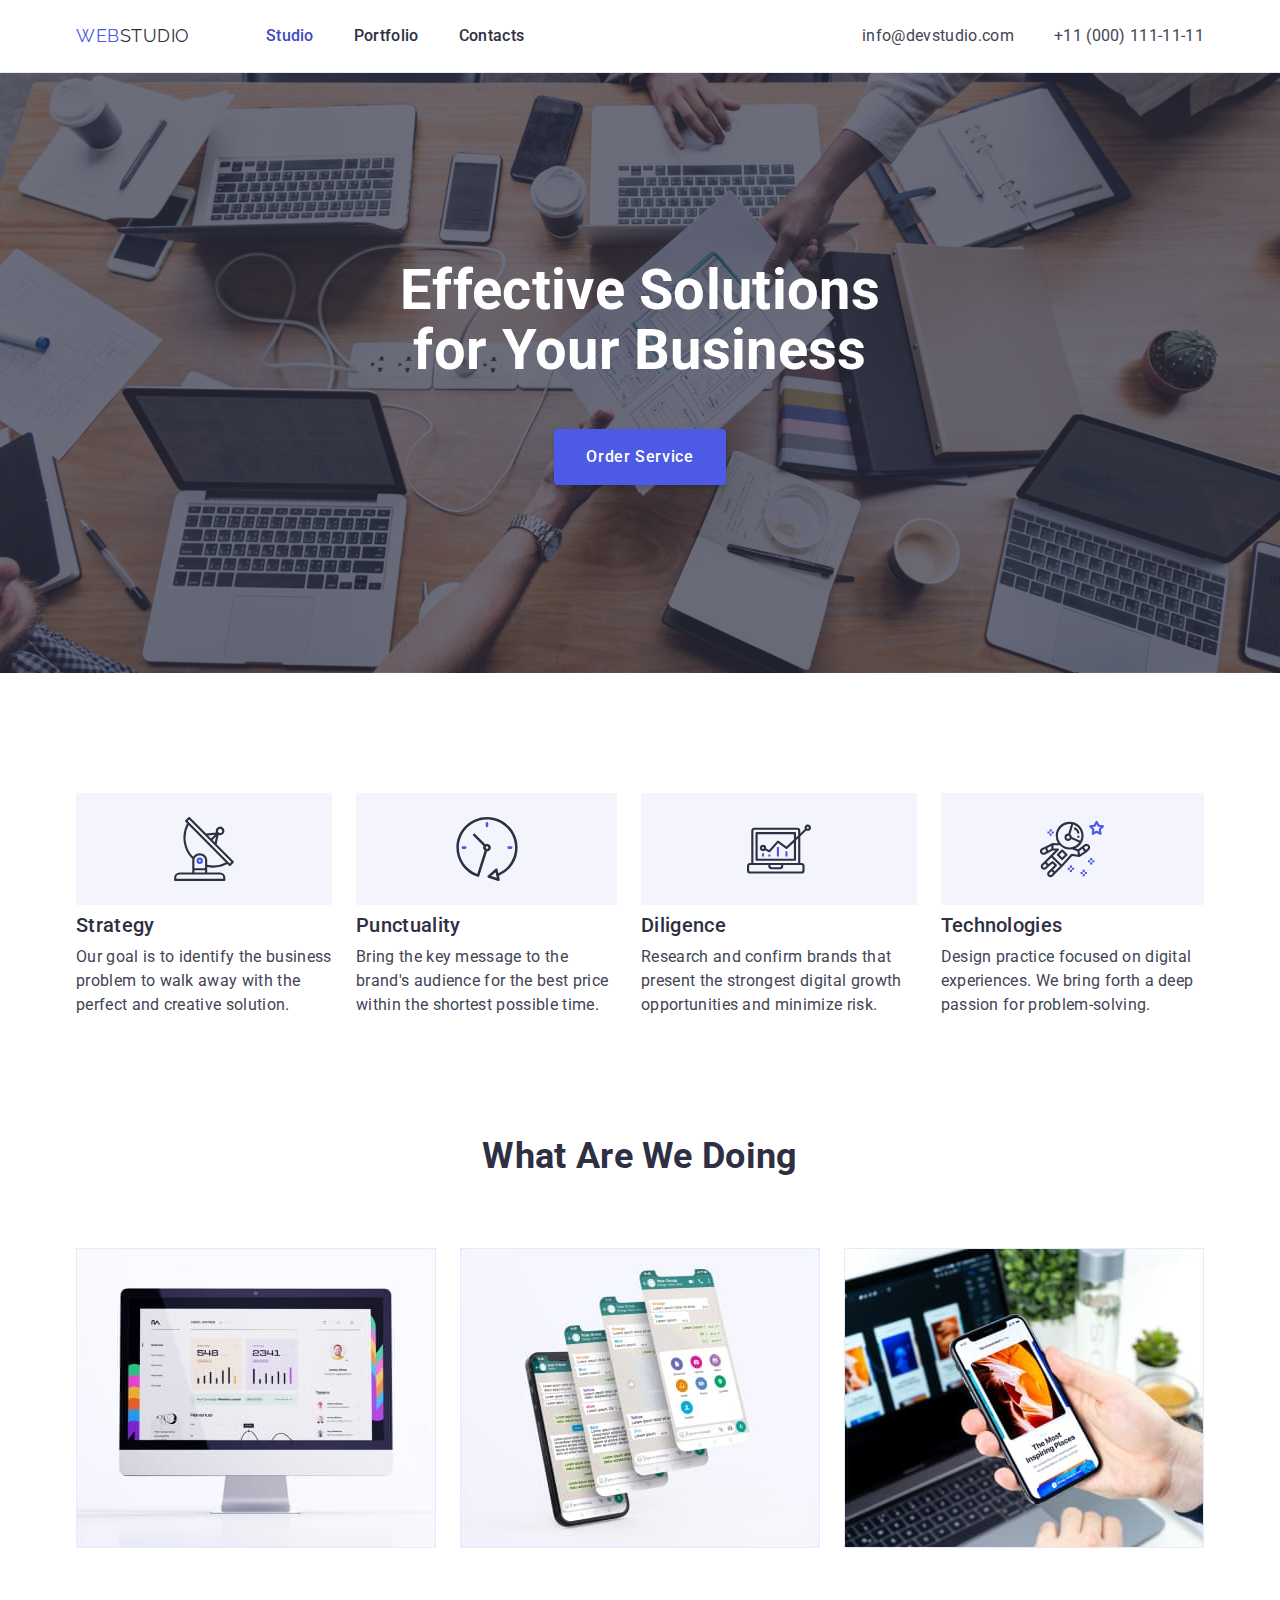
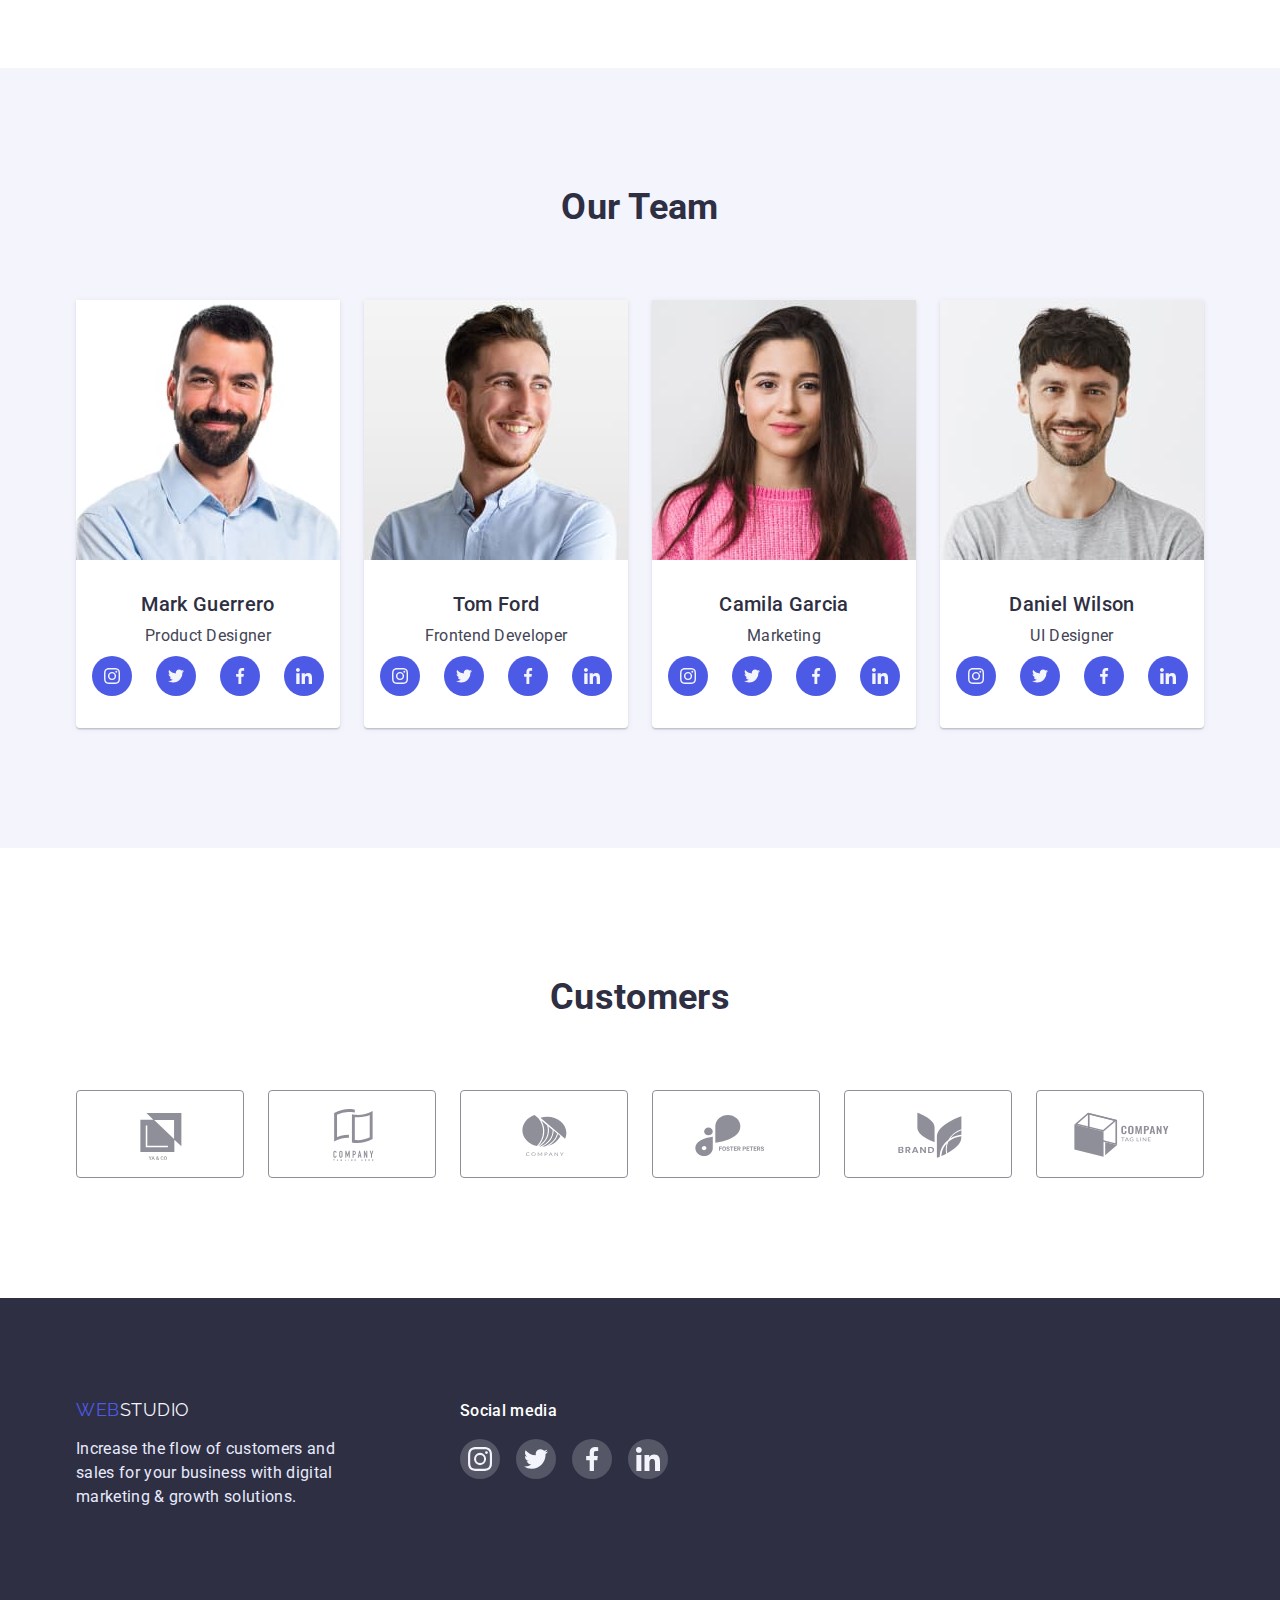
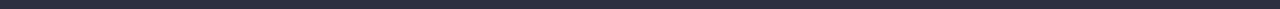
==== commit 08cbb4bd: "7" ====
--- a/index.html
+++ b/index.html
@@ -18,17 +18,21 @@
     <link rel="stylesheet" href="./css/styles.css" />
   </head>
   <body>
-    <!-- Header -->
+    
+    <!-- header -->
+
     <header class="header">
       <div class="container header-box">
-        <!-- Navigation -->
+        
+        <!-- navigation -->
+
         <nav class="navigation">
           <a href="./index.html" class="logo"
             >Web<span class="logo-header">Studio</span></a
           >
           <ul class="menu list">
             <li class="menu-item">
-              <a href="./index.html" class="menu-link">Studio</a>
+              <a href="./index.html" class="menu-link current">Studio</a>
             </li>
             <li class="menu-item">
               <a href="./portfolio.html" class="menu-link">Portfolio</a>
@@ -38,7 +42,9 @@
             </li>
           </ul>
         </nav>
-        <!-- Contacts -->
+
+        <!-- contacts -->
+
         <address class="contacts-box">
           <ul class="contacts list">
             <li class="contacts-item">
@@ -55,21 +61,25 @@
         </address>
       </div>
     </header>
+
     <main>
-      <!-- Hero -->
+      <!-- hero -->
+
       <section class="hero">
         <div class="container">
           <h1 class="hero-title">Effective Solutions for Your Business</h1>
           <button type="button" class="button hero-btn">Order Service</button>
         </div>
       </section>
-      <!-- Features -->
+
+      <!-- features -->
+
       <section class="section features">
         <div class="container">
           <h2 class="section-title visually-hidden">Our Features</h2>
           <ul class="features-list list">
             <li class="features-list-item">
-                            <div class="features-frame">
+              <div class="thumb">
                 <svg class="features-icon" width="64" height="64">
                   <use href="./images/icons.svg#icon-antenna"></use>
                 </svg>
@@ -81,7 +91,7 @@
               </p>
             </li>
             <li class="features-list-item">
-                            <div class="features-frame">
+              <div class="thumb">
                 <svg class="features-icon" width="64" height="64">
                   <use href="./images/icons.svg#icon-clock"></use>
                 </svg>
@@ -93,8 +103,7 @@
               </p>
             </li>
             <li class="features-list-item">
-              
-              <div class="features-frame">
+              <div class="thumb">
                 <svg class="features-icon" width="64" height="64">
                   <use href="./images/icons.svg#icon-diagram"></use>
                 </svg>
@@ -106,7 +115,7 @@
               </p>
             </li>
             <li class="features-list-item">
-                            <div class="features-frame">
+              <div class="thumb">
                 <svg class="features-icon" width="64" height="64">
                   <use href="./images/icons.svg#icon-astronaut"></use>
                 </svg>
@@ -120,7 +129,9 @@
           </ul>
         </div>
       </section>
-      <!-- Work -->
+
+      <!-- work -->
+
       <section class="section work">
         <div class="container">
           <h2 class="section-title">What are we doing</h2>
@@ -152,7 +163,9 @@
           </ul>
         </div>
       </section>
-      <!-- Team -->
+
+      <!-- team -->
+
       <section class="section team">
         <div class="container">
           <h2 class="section-title">Our Team</h2>
@@ -167,41 +180,47 @@
               <div class="team-desc">
                 <h3 class="team-list-title">Mark Guerrero</h3>
                 <p class="team-list-text">Product Designer</p>
-                <ul class="social list">
-                  <li class="social-item">
-                    <a class="social-link"
-                       href="https://instagram.com"
-                      rel="noopener noreferrer" aria-label="Instagram"></a>
-                      <svg class="socials-icon" width="40" height="40">
+                <ul class="team-social-list list">
+                  <li class="team-social-list-item">
+                    <a
+                      href="#"
+                      class="team-social-list-link"
+                      aria-label="instagram"
+                    >
+                      <svg class="team-social-list-icon" width="16px" height="16px">
                         <use href="./images/icons.svg#icon-instagram"></use>
                       </svg>
                     </a>
                   </li>
-                                  <li class="social-item">
-                    <a class="social-link"
-                       href="https://Twitter.com"
-                      rel="noopener noreferrer" aria-label="Twitter"></a>
-                      <svg class="socials-icon" width="40" height="40">
+                  <li class="team-social-list-item">
+                    <a
+                      href="#"
+                      class="team-social-list-link"
+                      aria-label="twitter"
+                    >
+                      <svg class="team-social-list-icon" width="16px" height="16px">
                         <use href="./images/icons.svg#icon-twitter"></use>
                       </svg>
                     </a>
                   </li>
-               
-                  <li class="social-item">
-                    <a class="social-link"
-                       href="https://Facebook.com"
-                      rel="noopener noreferrer" aria-label="Facebook"></a>
-                      <svg class="socials-icon" width="40" height="40">
+                  <li class="team-social-list-item">
+                    <a
+                      href="#"
+                      class="team-social-list-link"
+                      aria-label="facebook"
+                    >
+                      <svg class="team-social-list-icon" width="16px" height="16px">
                         <use href="./images/icons.svg#icon-facebook"></use>
                       </svg>
                     </a>
                   </li>
-                
-                  <li class="social-item">
-                    <a class="social-link"
-                       href="https://Linkedin.com"
-                      rel="noopener noreferrer" aria-label="Linkedin"></a>
-                      <svg class="socials-icon" width="40" height="40">
+                  <li class="team-social-list-item">
+                    <a
+                      href="#"
+                      class="team-social-list-link"
+                      aria-label="linkedin"
+                    >
+                      <svg class="team-social-list-icon" width="16px" height="16px">
                         <use href="./images/icons.svg#icon-linkedin"></use>
                       </svg>
                     </a>
@@ -209,6 +228,7 @@
                 </ul>
               </div>
             </li>
+
             <li class="team-list-item">
               <img
                 src="./images/team/tom2.jpg"
@@ -219,41 +239,47 @@
               <div class="team-desc">
                 <h3 class="team-list-title">Tom Ford</h3>
                 <p class="team-list-text">Frontend Developer</p>
-                <ul class="social list">
-                  <li class="social-item">
-                    <a class="social-link"
-                       href="https://instagram.com"
-                      rel="noopener noreferrer" aria-label="Instagram"></a>
-                      <svg class="socials-icon" width="40" height="40">
+                <ul class="team-social-list list">
+                  <li class="team-social-list-item">
+                    <a
+                      href="#"
+                      class="team-social-list-link"
+                      aria-label="instagram"
+                    >
+                      <svg class="team-social-list-icon" width="16" height="16">
                         <use href="./images/icons.svg#icon-instagram"></use>
                       </svg>
                     </a>
                   </li>
-                                  <li class="social-item">
-                    <a class="social-link"
-                       href="https://Twitter.com"
-                      rel="noopener noreferrer" aria-label="Twitter"></a>
-                      <svg class="socials-icon" width="40" height="40">
+                  <li class="team-social-list-item">
+                    <a
+                      href="#"
+                      class="team-social-list-link"
+                      aria-label="twitter"
+                    >
+                      <svg class="team-social-list-icon" width="16" height="16">
                         <use href="./images/icons.svg#icon-twitter"></use>
                       </svg>
                     </a>
                   </li>
-               
-                  <li class="social-item">
-                    <a class="social-link"
-                       href="https://Facebook.com"
-                      rel="noopener noreferrer" aria-label="Facebook"></a>
-                      <svg class="socials-icon" width="40" height="40">
+                  <li class="team-social-list-item">
+                    <a
+                      href="#"
+                      class="team-social-list-link"
+                      aria-label="facebook"
+                    >
+                      <svg class="team-social-list-icon" width="16" height="16">
                         <use href="./images/icons.svg#icon-facebook"></use>
                       </svg>
                     </a>
                   </li>
-                
-                  <li class="social-item">
-                    <a class="social-link"
-                       href="https://Linkedin.com"
-                      rel="noopener noreferrer" aria-label="Linkedin"></a>
-                      <svg class="socials-icon" width="40" height="40">
+                  <li class="team-social-list-item">
+                    <a
+                      href="#"
+                      class="team-social-list-link"
+                      aria-label="linkedin"
+                    >
+                      <svg class="team-social-list-icon" width="16" height="16">
                         <use href="./images/icons.svg#icon-linkedin"></use>
                       </svg>
                     </a>
@@ -271,41 +297,47 @@
               <div class="team-desc">
                 <h3 class="team-list-title">Camila Garcia</h3>
                 <p class="team-list-text">Marketing</p>
-                <ul class="social list">
-                  <li class="social-item">
-                    <a class="social-link"
-                       href="https://instagram.com"
-                      rel="noopener noreferrer" aria-label="Instagram"></a>
-                      <svg class="socials-icon" width="40" height="40">
+                <ul class="team-social-list list">
+                  <li class="team-social-list-item">
+                    <a
+                      href="#"
+                      class="team-social-list-link"
+                      aria-label="instagram"
+                    >
+                      <svg class="team-social-list-icon" width="16" height="16">
                         <use href="./images/icons.svg#icon-instagram"></use>
                       </svg>
                     </a>
                   </li>
-                                  <li class="social-item">
-                    <a class="social-link"
-                       href="https://Twitter.com"
-                      rel="noopener noreferrer" aria-label="Twitter"></a>
-                      <svg class="socials-icon" width="40" height="40">
+                  <li class="team-social-list-item">
+                    <a
+                      href="#"
+                      class="team-social-list-link"
+                      aria-label="twitter"
+                    >
+                      <svg class="team-social-list-icon" width="16" height="16">
                         <use href="./images/icons.svg#icon-twitter"></use>
                       </svg>
                     </a>
                   </li>
-               
-                  <li class="social-item">
-                    <a class="social-link"
-                       href="https://Facebook.com"
-                      rel="noopener noreferrer" aria-label="Facebook"></a>
-                      <svg class="socials-icon" width="40" height="40">
+                  <li class="team-social-list-item">
+                    <a
+                      href="#"
+                      class="team-social-list-link"
+                      aria-label="facebook"
+                    >
+                      <svg class="team-social-list-icon" width="16" height="16">
                         <use href="./images/icons.svg#icon-facebook"></use>
                       </svg>
                     </a>
                   </li>
-                
-                  <li class="social-item">
-                    <a class="social-link"
-                       href="https://Linkedin.com"
-                      rel="noopener noreferrer" aria-label="Linkedin"></a>
-                      <svg class="socials-icon" width="40" height="40">
+                  <li class="team-social-list-item">
+                    <a
+                      href="#"
+                      class="team-social-list-link"
+                      aria-label="linkedin"
+                    >
+                      <svg class="team-social-list-icon" width="16" height="16">
                         <use href="./images/icons.svg#icon-linkedin"></use>
                       </svg>
                     </a>
@@ -323,41 +355,47 @@
               <div class="team-desc">
                 <h3 class="team-list-title">Daniel Wilson</h3>
                 <p class="team-list-text">UI Designer</p>
-                <ul class="social list">
-                  <li class="social-item">
-                    <a class="social-link"
-                       href="https://instagram.com"
-                      rel="noopener noreferrer" aria-label="Instagram"></a>
-                      <svg class="socials-icon" width="40" height="40">
+                <ul class="team-social-list list">
+                  <li class="team-social-list-item">
+                    <a
+                      href="#"
+                      class="team-social-list-link"
+                      aria-label="instagram"
+                    >
+                      <svg class="team-social-list-icon" width="16" height="16">
                         <use href="./images/icons.svg#icon-instagram"></use>
                       </svg>
                     </a>
                   </li>
-                                  <li class="social-item">
-                    <a class="social-link"
-                       href="https://Twitter.com"
-                      rel="noopener noreferrer" aria-label="Twitter"></a>
-                      <svg class="socials-icon" width="40" height="40">
+                  <li class="team-social-list-item">
+                    <a
+                      href="#"
+                      class="team-social-list-link"
+                      aria-label="twitter"
+                    >
+                      <svg class="team-social-list-icon" width="16" height="16">
                         <use href="./images/icons.svg#icon-twitter"></use>
                       </svg>
                     </a>
                   </li>
-               
-                  <li class="social-item">
-                    <a class="social-link"
-                       href="https://Facebook.com"
-                      rel="noopener noreferrer" aria-label="Facebook"></a>
-                      <svg class="socials-icon" width="40" height="40">
+                  <li class="team-social-list-item">
+                    <a
+                      href="#"
+                      class="team-social-list-link"
+                      aria-label="facebook"
+                    >
+                      <svg class="team-social-list-icon" width="16" height="16">
                         <use href="./images/icons.svg#icon-facebook"></use>
                       </svg>
                     </a>
                   </li>
-                
-                  <li class="social-item">
-                    <a class="social-link"
-                       href="https://Linkedin.com"
-                      rel="noopener noreferrer" aria-label="Linkedin"></a>
-                      <svg class="socials-icon" width="40" height="40">
+                  <li class="team-social-list-item">
+                    <a
+                      href="#"
+                      class="team-social-list-link"
+                      aria-label="linkedin"
+                    >
+                      <svg class="team-social-list-icon" width="16" height="16">
                         <use href="./images/icons.svg#icon-linkedin"></use>
                       </svg>
                     </a>
@@ -368,109 +406,109 @@
           </ul>
         </div>
       </section>
-    <!-- Customers -->
+
+      <!-- customers -->
+
       <section class="section customers">
-       <div class="container">
-           <h2 class="section-title">Customers</h2>
-             <ul class="customers-list list">
+        <div class="container">
+          <h2 class="section-title">Customers</h2>
+
+          <ul class="customers-list list">
             <li class="customers-list-item">
-              <a href="#" class="customers-list-link" aria-label="icon-Logo">
-                <svg class="customers-list-icon" width="104" height="56">
-                  <use href="./images/icons.svg#icon-Logo"></use>
-                </svg>
-              </a>
-             </li>
-            <li class="customers-list-item">
-              <a href="#" class="customers-list-link" aria-label="icon-Logo-1">
+              <a href="" class="customers-list-link" aria-label="Company">
                 <svg class="customers-list-icon" width="104" height="56">
                   <use href="./images/icons.svg#icon-Logo-1"></use>
-                </svg>
-              </a>
-            </li>
+                  </svg>
+                </svg>
+              </a>
             </li>
             <li class="customers-list-item">
-              <a href="#" class="customers-list-link" aria-label="icon-Logo-2">
+              <a href="" class="customers-list-link" aria-label="Company-1">
                 <svg class="customers-list-icon" width="104" height="56">
                   <use href="./images/icons.svg#icon-Logo-2"></use>
                 </svg>
               </a>
             </li>
             <li class="customers-list-item">
-              <a href="#" class="customers-list-link" aria-label="icon-Logo-3">
+              <a href="" class="customers-list-link" aria-label="Company-2">
                 <svg class="customers-list-icon" width="104" height="56">
                   <use href="./images/icons.svg#icon-Logo-3"></use>
                 </svg>
               </a>
             </li>
             <li class="customers-list-item">
-              <a href="#" class="customers-list-link" aria-label="icon-Logo-4">
+              <a href="" class="customers-list-link" aria-label="Company-3">
                 <svg class="customers-list-icon" width="104" height="56">
                   <use href="./images/icons.svg#icon-Logo-4"></use>
                 </svg>
               </a>
             </li>
             <li class="customers-list-item">
-              <a href="#" class="customers-list-link" aria-label="icon-Logo-5#">
+              <a href="" class="customers-list-link" aria-label="Company-4">
                 <svg class="customers-list-icon" width="104" height="56">
                   <use href="./images/icons.svg#icon-Logo-5"></use>
                 </svg>
               </a>
             </li>
+            <li class="customers-list-item">
+              <a href="" class="customers-list-link" aria-label="Company-5">
+                <svg class="customers-list-icon" width="104" height="56">
+                  <use href="./images/icons.svg#icon-Logo-6"></use>
+                </svg>
+              </a>
+            </li>
           </ul>
         </div>
       </section>
-      </main>
-      <!-- Footer -->
-    <footer class="footer box">
+    </main>
+    <!-- FOOTER -->
+    <footer class="footer">
       <div class="container footer-box">
-        <a href="./index.html" class="logo"
-          >Web<span class="logo-footer">Studio</span></a
-        >
-        <p class="footer-text">
-          Increase the flow of customers and sales for your business with
-          digital marketing & growth solutions.
-        </p>
-        
-        <!-- Social links -->
-      <div class="social-list">
+        <div class="footer-desc">
+          <a href="./index.html" class="logo"
+            >Web<span class="logo-footer">Studio</span></a
+          >
+          <p class="footer-text">
+            Increase the flow of customers and sales for your business with
+            digital marketing & growth solutions.
+          </p>
+        </div>
+
+        <!-- SOCIAL_LINKS -->
+        <div class="social-liks">
           <h4 class="social-list-title">Social media</h4>
-                  <ul class="social list">
-                  <li class="social-item">
-                    <a class="social-link link"
-                       href="https://instagram.com"
-                      rel="noopener noreferrer" aria-label="Instagram-2"></a>
-                      <svg class="socials-icon" width="40" height="40">
-                        <use href="./images/icons.svg#icon-instagram-2"></use>
-                      </svg>
-                      </li>
-                      <li class="social-item">
-                    <a class="social-link link"
-                       href="https://Twitter.com"
-                      rel="noopener noreferrer" aria-label="Twitter-2"></a>
-                      <svg class="socials-icon" width="40" height="40">
-                        <use href="./images/icons.svg#icon-twitter-2"></use>
-                      </svg>
-                      </li>
-                       <li class="social-item">
-                    <a class="social-link link"
-                       href="https://Facebook.com"
-                      rel="noopener noreferrer" aria-label="Facebook-2"></a>
-                      <svg class="socials-icon" width="40" height="40">
-                        <use href="./images/icons.svg#icon-facebook-2"></use>
-                      </svg>
-                      </li>
-                     <li class="social-item">
-                    <a class="social-link link"
-                       href="https://Linkedin.com"
-                      rel="noopener noreferrer" aria-label="Linkedin-2"></a>
-                      <svg class="socials-icon" width="40" height="40">
-                        <use href="./images/icons.svg#icon-linkedin-2"></use>
-                      </svg>
-                     </li>
-                   </ul>
+          <ul class="social-list list">
+            <li class="social-list-item">
+              <a class="social-list-link" href="#" aria-label="instagram">
+                <svg class="social-list-icon" width="40" height="40">
+                  <use href="./images/icons.svg#icon-instagram-2"></use>
+                </svg>
+              </a>
+            </li>
+            <li class="social-list-item">
+              <a class="social-list-link" href="#" aria-label="twitter">
+                <svg class="social-list-icon" width="40" height="40">
+                  <use href="./images/icons.svg#icon-twitter-2"></use>
+                </svg>
+              </a>
+            </li>
+            <li class="social-list-item">
+              <a class="social-list-link" href="#" aria-label="facebook">
+                <svg class="social-list-icon" width="40" height="40">
+                  <use href="./images/icons.svg#icon-facebook-2"></use>
+                </svg>
+              </a>
+            </li>
+            <li class="social-list-item">
+              <a class="social-list-link" href="#" aria-label="linkedin">
+                <svg class="social-list-icon" width="40" height="40">
+                  <use href="./images/icons.svg#icon-linkedin-2"></use>
+                </svg>
+              </a>
+            </li>
+          </ul>
+        </div>
       </div>
-       </div>
-
     </footer>
   </body>
 </html>
--- a/css/styles.css
+++ b/css/styles.css
@@ -19,6 +19,7 @@
 h1,
 h2,
 h3,
+h4,
 p {
     margin-top: 0;
     margin-bottom: 0;
@@ -40,7 +41,7 @@
     list-style: none;
 }
 
-/* Components*/
+/* components */
 
 .visually-hidden {
     position: absolute;
@@ -140,15 +141,40 @@
 
 .features-list-text,
 .team-list-text,
-.portfolio-list-text,
-.social-list-title {
-line-height: 1.5;
-    }
-
-.team-list-text {
-margin-bottom: 8px;
-    }
-  /* Header */
+.portfolio-list-text {
+    line-height: 1.5;
+}
+
+/* social */
+
+.social-list,
+.team-social-list {
+    display: flex;
+    justify-content: center;
+}
+
+.team-social-list-item,
+.social-list-item {
+    width: 40px;
+    height: 40px;
+}
+
+.team-social-list-link,
+.social-list-link {
+    display: flex;
+    justify-content: center;
+    align-items: center;
+    width: 100%;
+    height: 100%;
+    border-radius: 50%;
+}
+
+.team-social-list-icon,
+.social-list-icon {
+    fill: var(--color-cloud);
+}
+
+/* header */
 
 .header {
     border-bottom: 1px solid var(--color-cornflower);
@@ -162,7 +188,7 @@
     color: var(--title-color);
 }
 
-/* Menu */
+/* menu */
 .navigation {
     display: flex;
     align-items: center;
@@ -183,7 +209,7 @@
     color: var(--hover-color);
 }
 
-/* Contacts */
+/* contacts */
 
 .contacts-box {
     margin-left: auto;
@@ -203,36 +229,25 @@
     color: var(--hover-color);
 }
 
-/* Hero */
-
-.features-frame {
-        display: flex;
-            justify-content: center;
-            align-items: center;
-            margin-bottom: 8px;
-            height: 112px;
-            background-color: var(--color-cloud);
-
-}
+/* hero */
 
 .hero {
+    padding-top: 188px;
+    padding-bottom: 188px;
+    text-align: center;
+
     max-width: 1440px;
     margin-right: auto;
     margin-left: auto;
 
-    padding-top: 188px;
-    padding-bottom: 188px;
-    text-align: center;
-    background-color: var(--title-color);
-
-
-    background-color: var(--primary-bg-cl);
-    background-image: linear-gradient(rgba(46, 47, 66, 0.7),rgba(46, 47, 66, 0.7)),
-    url(../images/hero/people-office.jpg);
+
+    background-image: linear-gradient(rgba(46, 47, 66, 0.7), rgba(46, 47, 66, 0.7)),
+        url(../images/hero/people-office.jpg);
     background-repeat: no-repeat;
     background-position: center;
     background-size: cover;
-  }
+    background-color: var(--title-color);
+}
 
 .hero-title {
     width: 494px;
@@ -259,13 +274,21 @@
     background-color: var(--hover-color);
 }
 
-/* Features */
+/* features */
+.thumb {
+    display: flex;
+    justify-content: center;
+    align-items: center;
+    margin-bottom: 8px;
+    height: 112px;
+    background-color: var(--color-cloud);
+}
 
 .features-list-item {
     flex-basis: calc((100%-72px)/4);
 }
 
-/* Work */
+/* work */
 
 .section.work {
     padding-top: 0;
@@ -275,11 +298,10 @@
     flex-basis: calc((100%-48px)/3);
 }
 
-/* Team */
+/* team */
 
 .section.team {
     background-color: var(--color-cloud);
-    
 }
 
 .team-list-item {
@@ -289,63 +311,41 @@
     border-radius: 0px 0px 4px 4px;
 }
 
+.team-list-text {
+    margin-bottom: 8px;
+}
+
 .team-desc {
     padding: 32px 0;
     text-align: center;
-        }
-
-.social {
-        display: flex;
-        align-content: center ;
-        justify-content: center;
-        gap: 24px;
-    }
-        .section.team {
-            background-color: var(--color-cloud);
-        }
-    
-        .team-list-item {
-            flex-basis: calc((100%-72px)/4);
-            background: #FFFFFF;
-            box-shadow: 0px 1px 6px rgba(46, 47, 66, 0.08), 0px 1px 1px rgba(46, 47, 66, 0.16), 0px 2px 1px rgba(46, 47, 66, 0.08);
-            border-radius: 0px 0px 4px 4px;
-        }
-    
-        .team-list-text {
-            margin-bottom: 8px;
-        }
-    
-        .team-desc {
-            padding: 32px 0;
-            text-align: center;
-        }
-    
-        .team-social-list {
-            gap: 24px;
-    
-        }
-    
-        .team-social-list-link {
-            background-color: var(--accent-color);
-        }
-    
-        .team-social-list-link:hover,
-        .team-social-list-link:focus {
-            background-color: var(--hover-color);
-        }
-       
-/* Customers */
-.section.customers{
+}
+
+.team-social-list {
+    gap: 24px;
+
+}
+
+.team-social-list-link {
+    background-color: var(--accent-color);
+}
+
+.team-social-list-link:hover,
+.team-social-list-link:focus {
+    background-color: var(--hover-color);
+}
+
+/* customers */
+
+.section.customers {
     padding-top: 130px;
 }
 
-.customers-list{
+.customers-list {
     display: flex;
     gap: 24px;
-    
-}
-
-.customers-list-link{
+}
+
+.customers-list-link {
     display: flex;
     justify-content: center;
     align-items: center;
@@ -353,29 +353,24 @@
     height: 88px;
     border: 1px solid var(--company-logo-color);
     border-radius: 4px;
-    border: 1px solid #8E8F99;
-border-radius: 4px;
-}
+}
+
 .customers-list-link:hover,
-.customers-list-link:focus{
-    border: 1px solid var(--hover-color);}
-
-
-.customers-list-icon{
+.customers-list-link:focus {
+    border: 1px solid var(--hover-color);
+}
+
+
+.customers-list-icon {
     fill: var(--company-logo-color);
 }
 
 .customers-list-link:hover .customers-list-icon,
-.customers-list-link:focus .customers-list-icon{
+.customers-list-link:focus .customers-list-icon {
     fill: var(--hover-color);
-    }
-
-/* Footer */
-
-.container footer-box{
-    display: flex;
-    align-items: baseline;
-}
+}
+
+/* footer */
 
 .footer {
     padding-top: 100px;
@@ -383,6 +378,11 @@
     background-color: var(--title-color);
 }
 
+.footer-box {
+    display: flex;
+    align-items: baseline;
+}
+
 .logo-footer {
     color: var(--color-cloud);
 }
@@ -401,6 +401,7 @@
 
 .social-list-title {
     margin-bottom: 16px;
+
     font-weight: 500;
     line-height: calc(24/16);
     color: var(--white-color);
@@ -419,10 +420,7 @@
     background-color: #31D0AA;
 }
 
-
-
-
-/* portfolio styles */
+/* portfolio */
 
 .section.portfolio {
     padding-top: 96px;
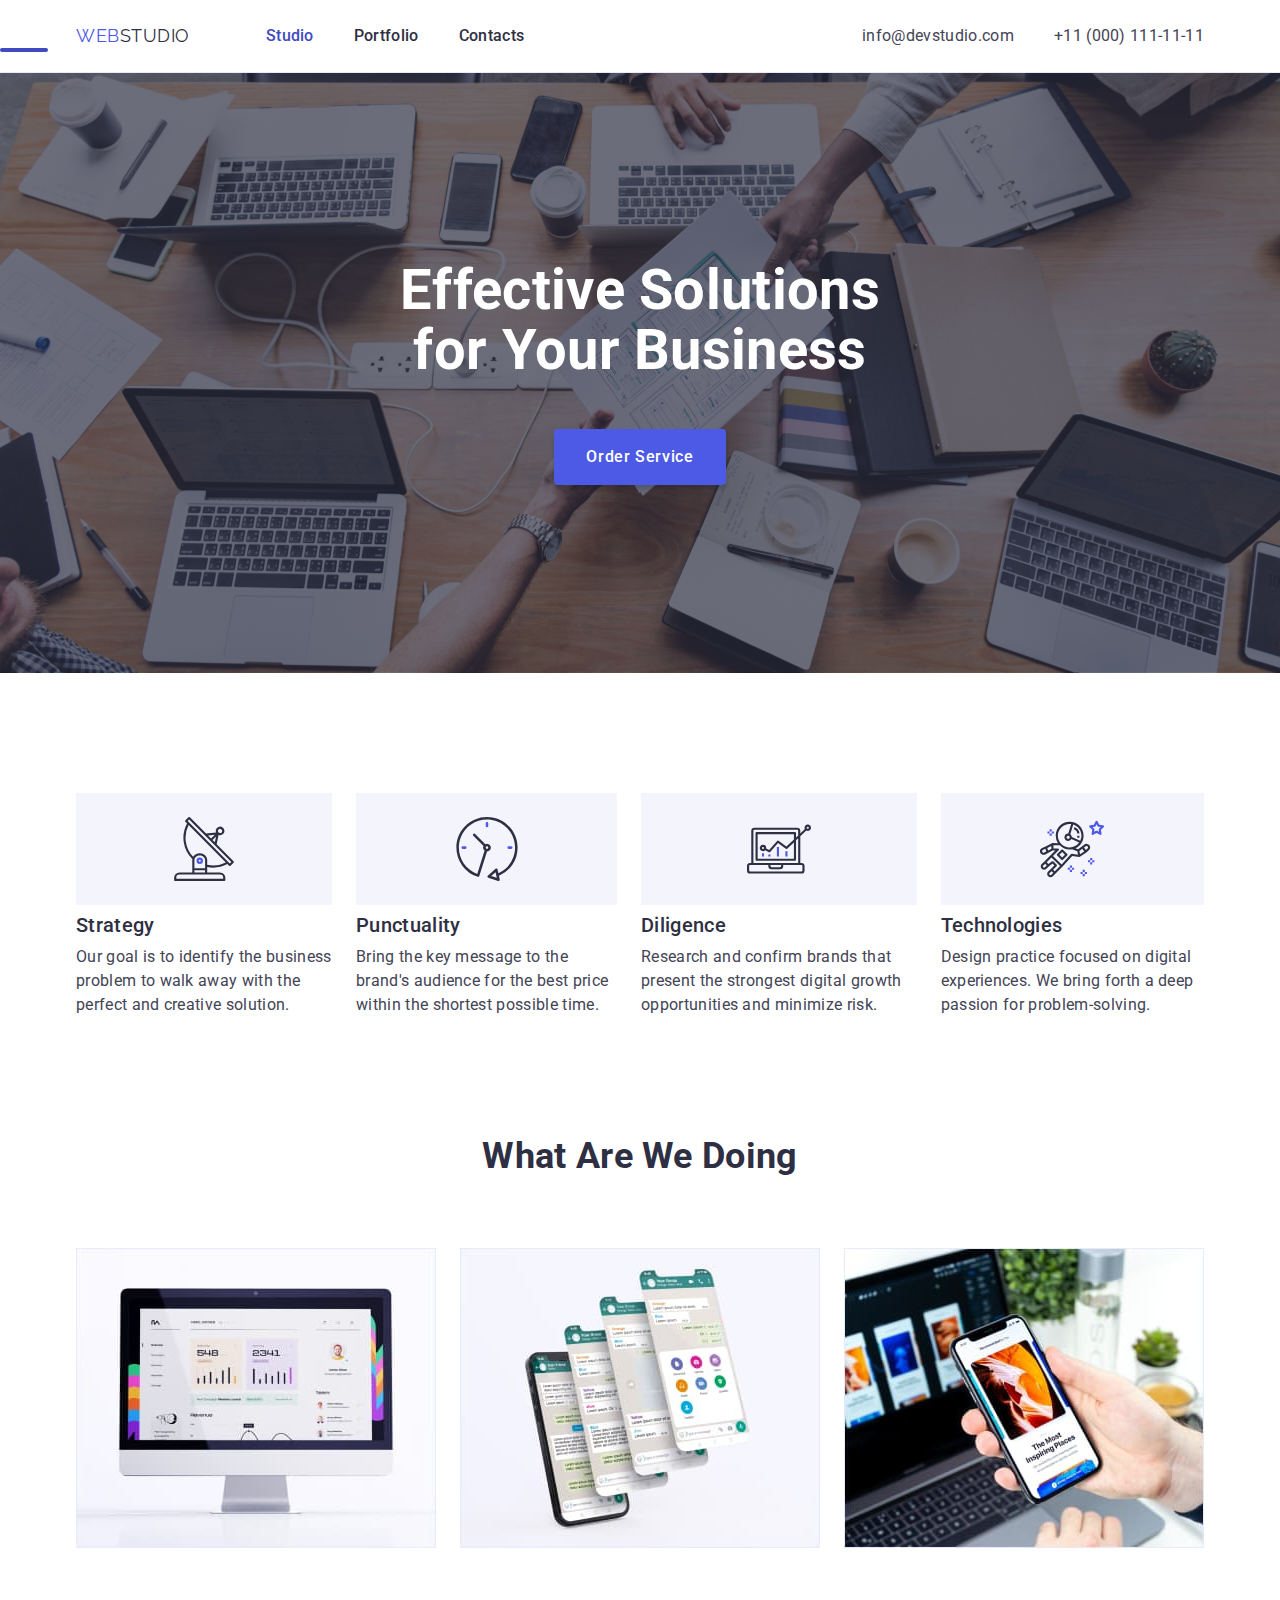
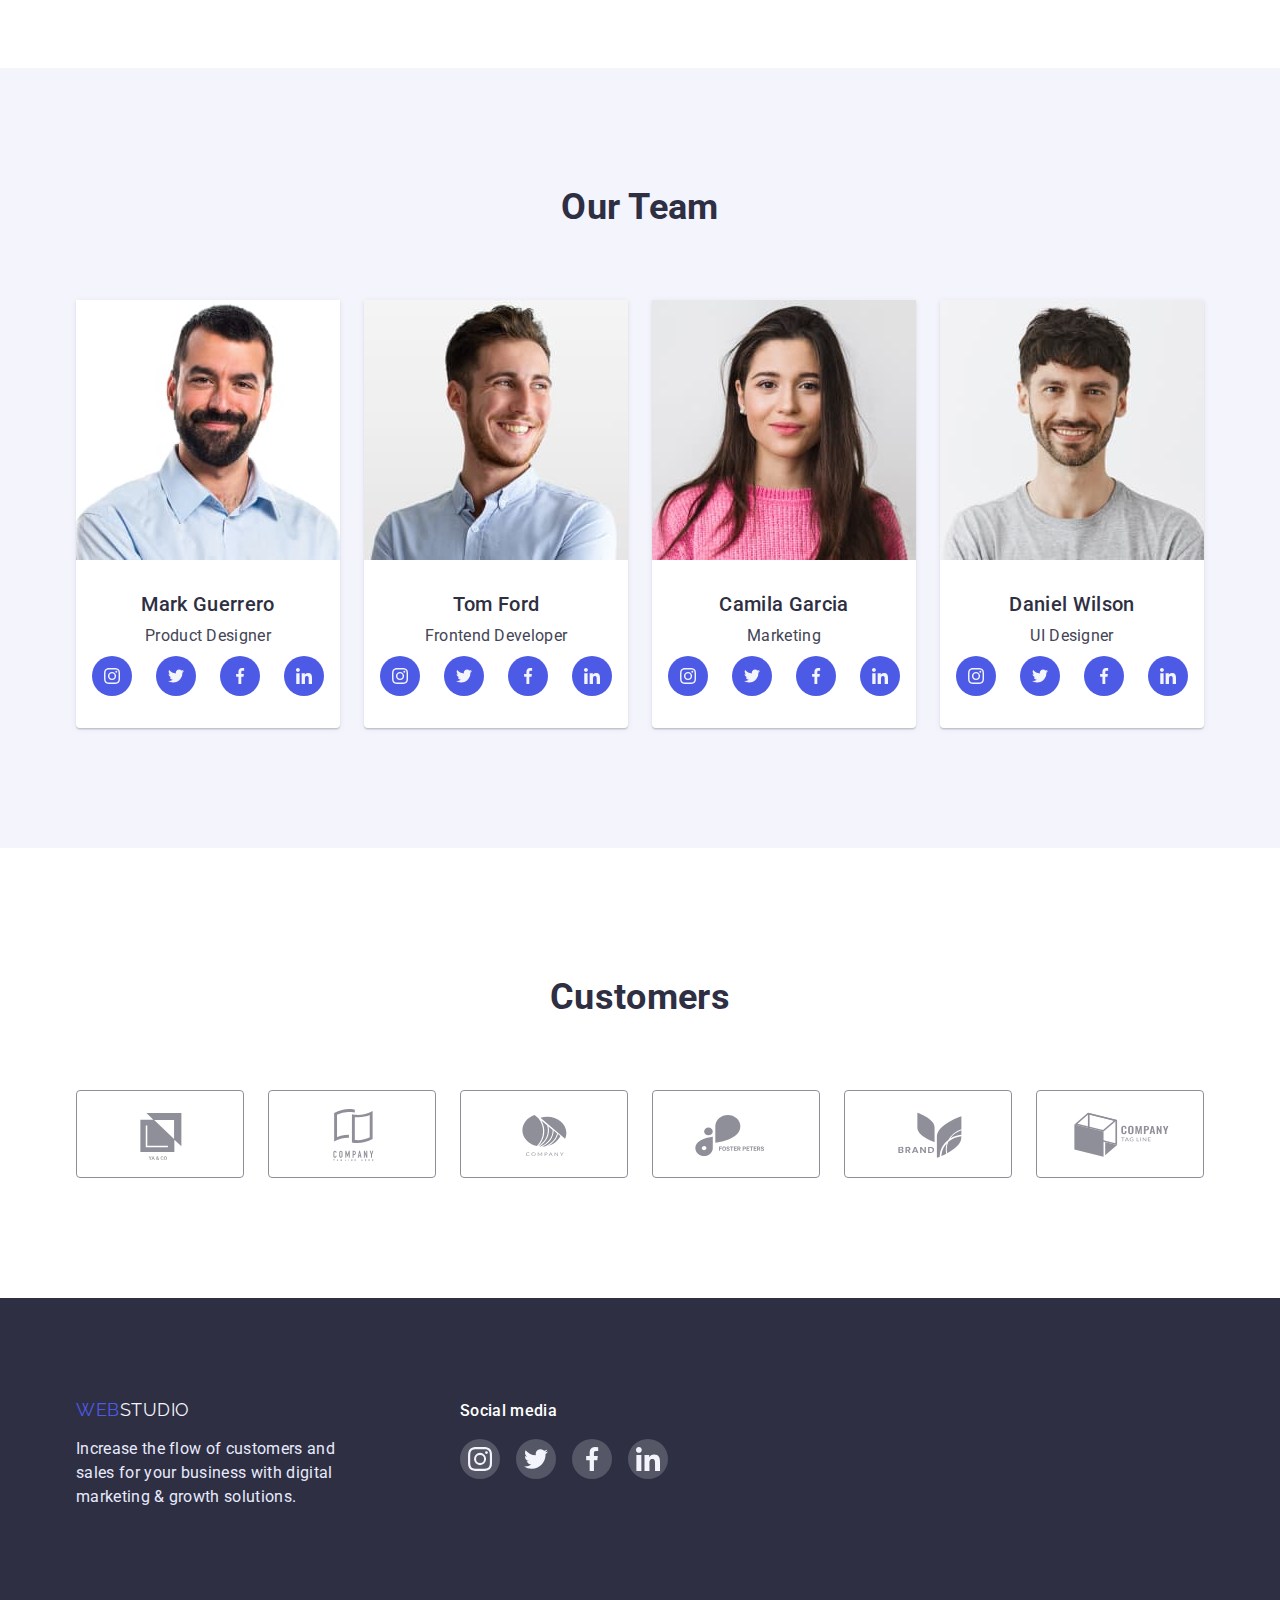
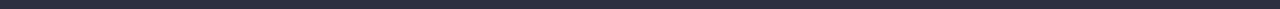
==== commit 2b8aa75e: "8" ====
--- a/index.html
+++ b/index.html
@@ -461,7 +461,9 @@
         </div>
       </section>
     </main>
-    <!-- FOOTER -->
+    
+    <!-- footer -->
+
     <footer class="footer">
       <div class="container footer-box">
         <div class="footer-desc">
@@ -474,8 +476,8 @@
           </p>
         </div>
 
-        <!-- SOCIAL_LINKS -->
-        <div class="social-liks">
+        <!-- social -->
+        <div class="social-links">
           <h4 class="social-list-title">Social media</h4>
           <ul class="social-list list">
             <li class="social-list-item">
--- a/css/styles.css
+++ b/css/styles.css
@@ -188,7 +188,21 @@
     color: var(--title-color);
 }
 
+.menu-link.current::after {
+    content: " ";
+    
+    position: absolute;
+    width: 48px;
+    height: 4px;
+    left: 0px;
+    top: 48px;
+
+    background: #404BBF;
+    border-radius: 2px;
+
+}
 /* menu */
+
 .navigation {
     display: flex;
     align-items: center;
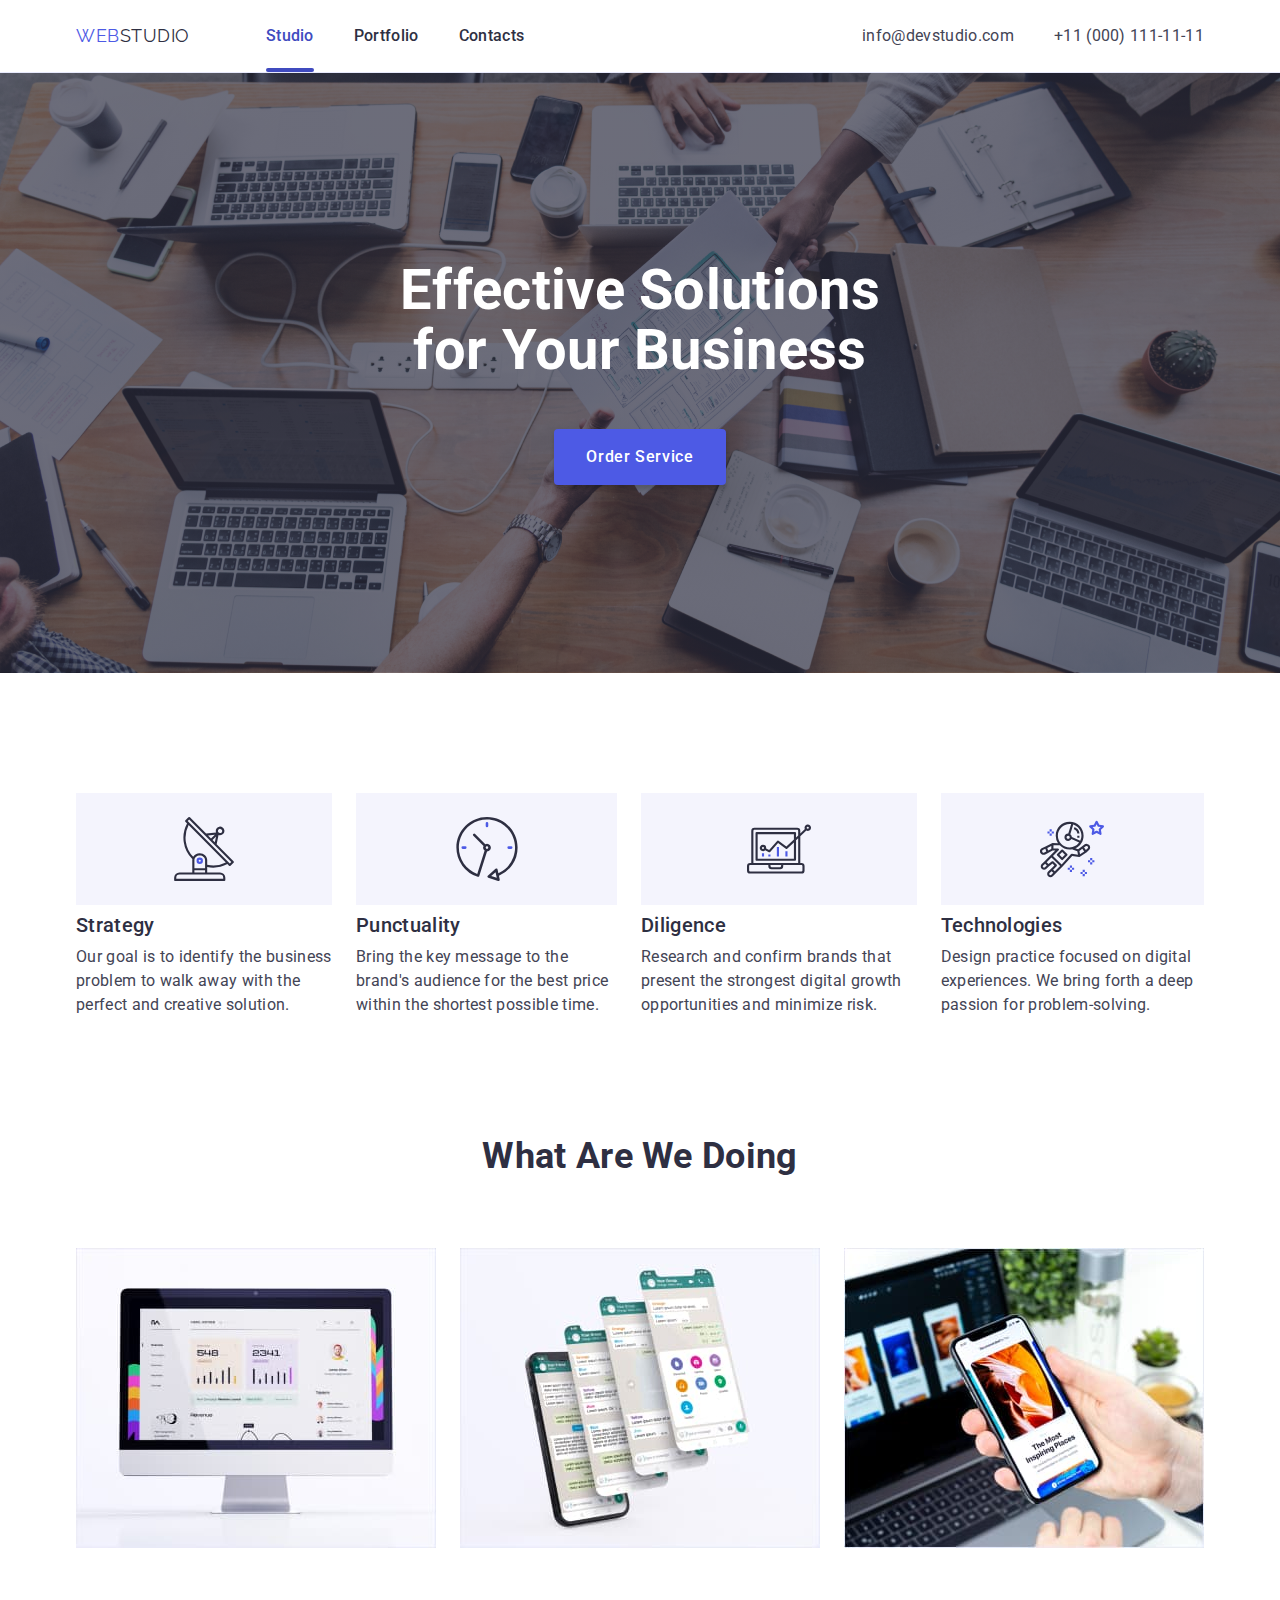
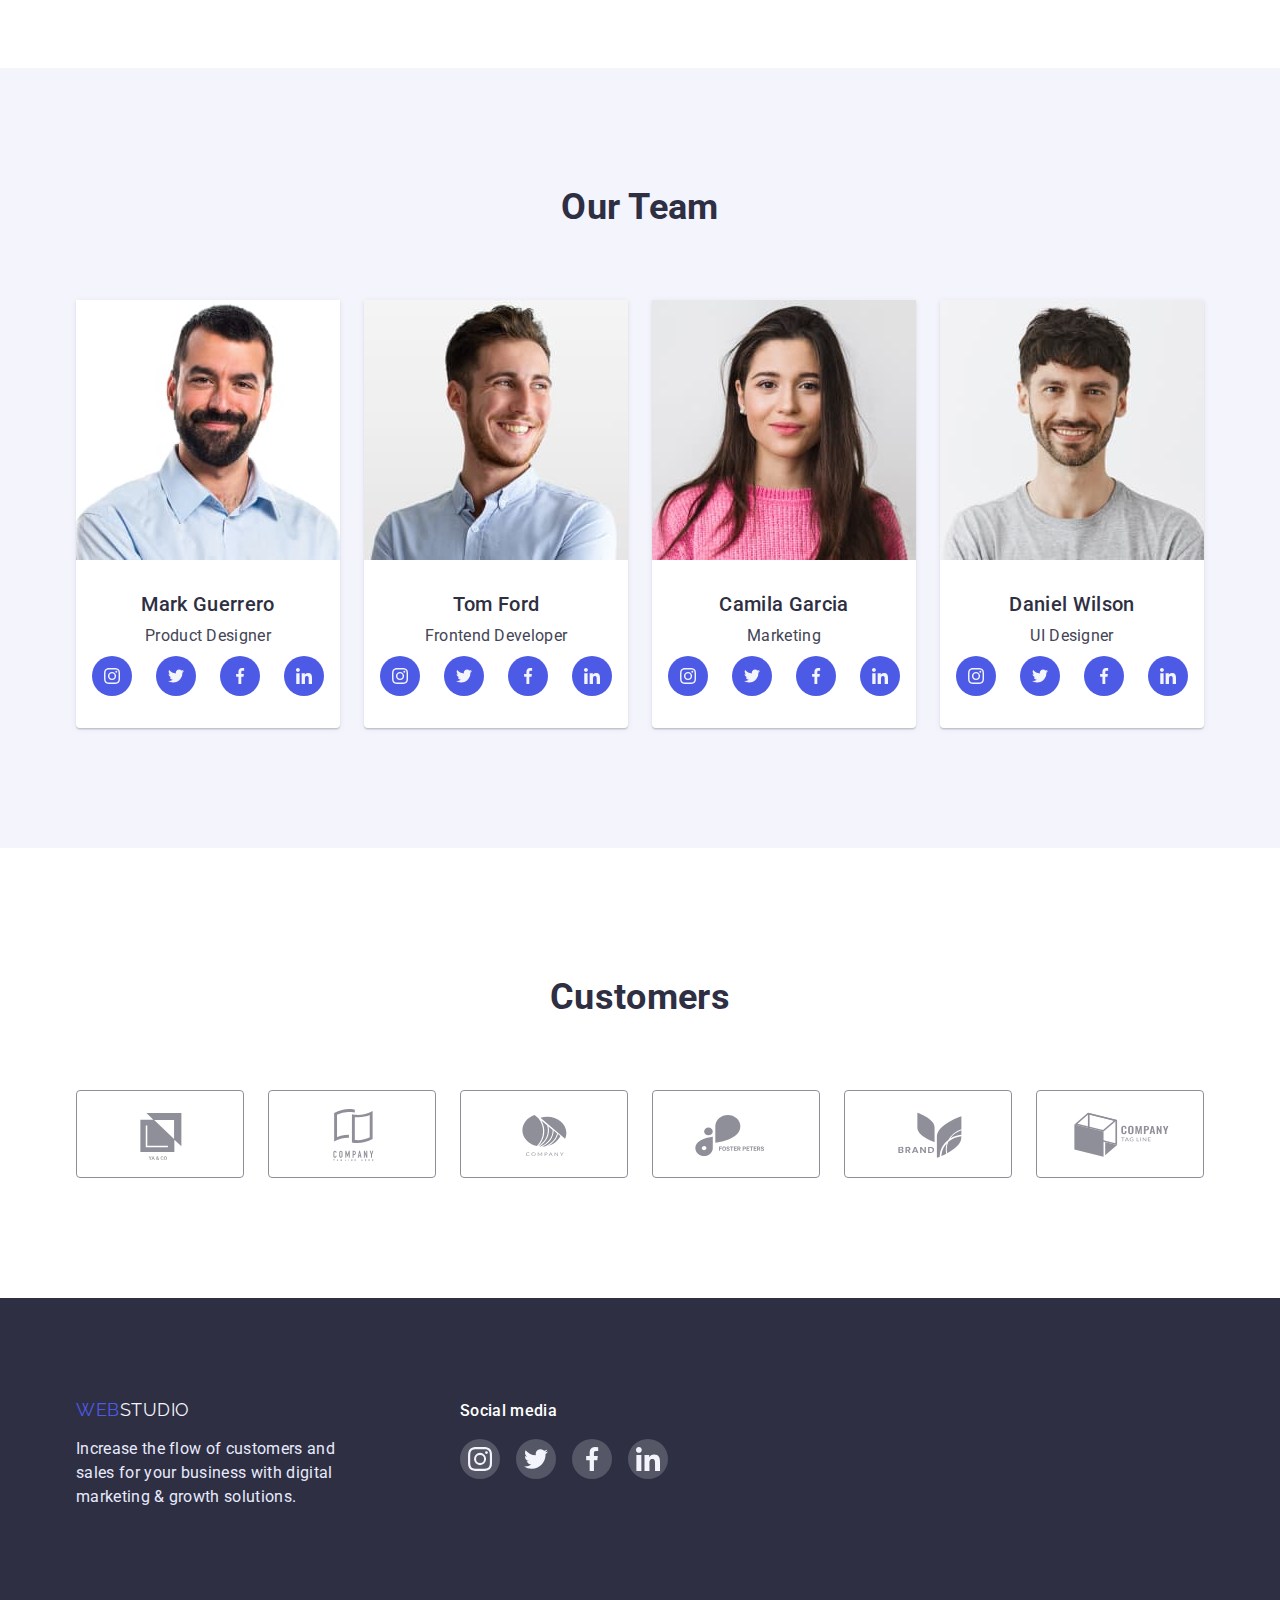
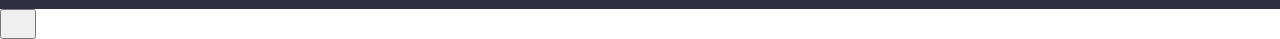
==== commit 3108e378: "8" ====
--- a/index.html
+++ b/index.html
@@ -512,5 +512,18 @@
         </div>
       </div>
     </footer>
+
+    <!-- modal window -->
+    <div class="backdrop">
+      <div class="modal">
+        <button class="modal-btn" type="button">
+          <svg class="modal-icon" width="20" height="20">
+            <use href="./images/icons.svg#close"></use>
+          </svg>
+        </button>
+      </div>
+    </div>
+
+    <script src="./js/modal.js"></script>
   </body>
 </html>
--- a/css/styles.css
+++ b/css/styles.css
@@ -66,7 +66,20 @@
 
 .menu-link.current {
     color: var(--hover-color);
-}
+    position: relative;
+}
+
+.menu-link.current::after {
+    display: block;
+    content: "";
+    width: 100%;
+    height: 4px;
+    background-color: var(--hover-color);
+    border-radius: 2px;
+    position: absolute;
+    bottom: 0;
+}
+
 
 .menu-item:not(:last-child),
 .contacts-item:not(:last-child) {
@@ -188,19 +201,6 @@
     color: var(--title-color);
 }
 
-.menu-link.current::after {
-    content: " ";
-    
-    position: absolute;
-    width: 48px;
-    height: 4px;
-    left: 0px;
-    top: 48px;
-
-    background: #404BBF;
-    border-radius: 2px;
-
-}
 /* menu */
 
 .navigation {
